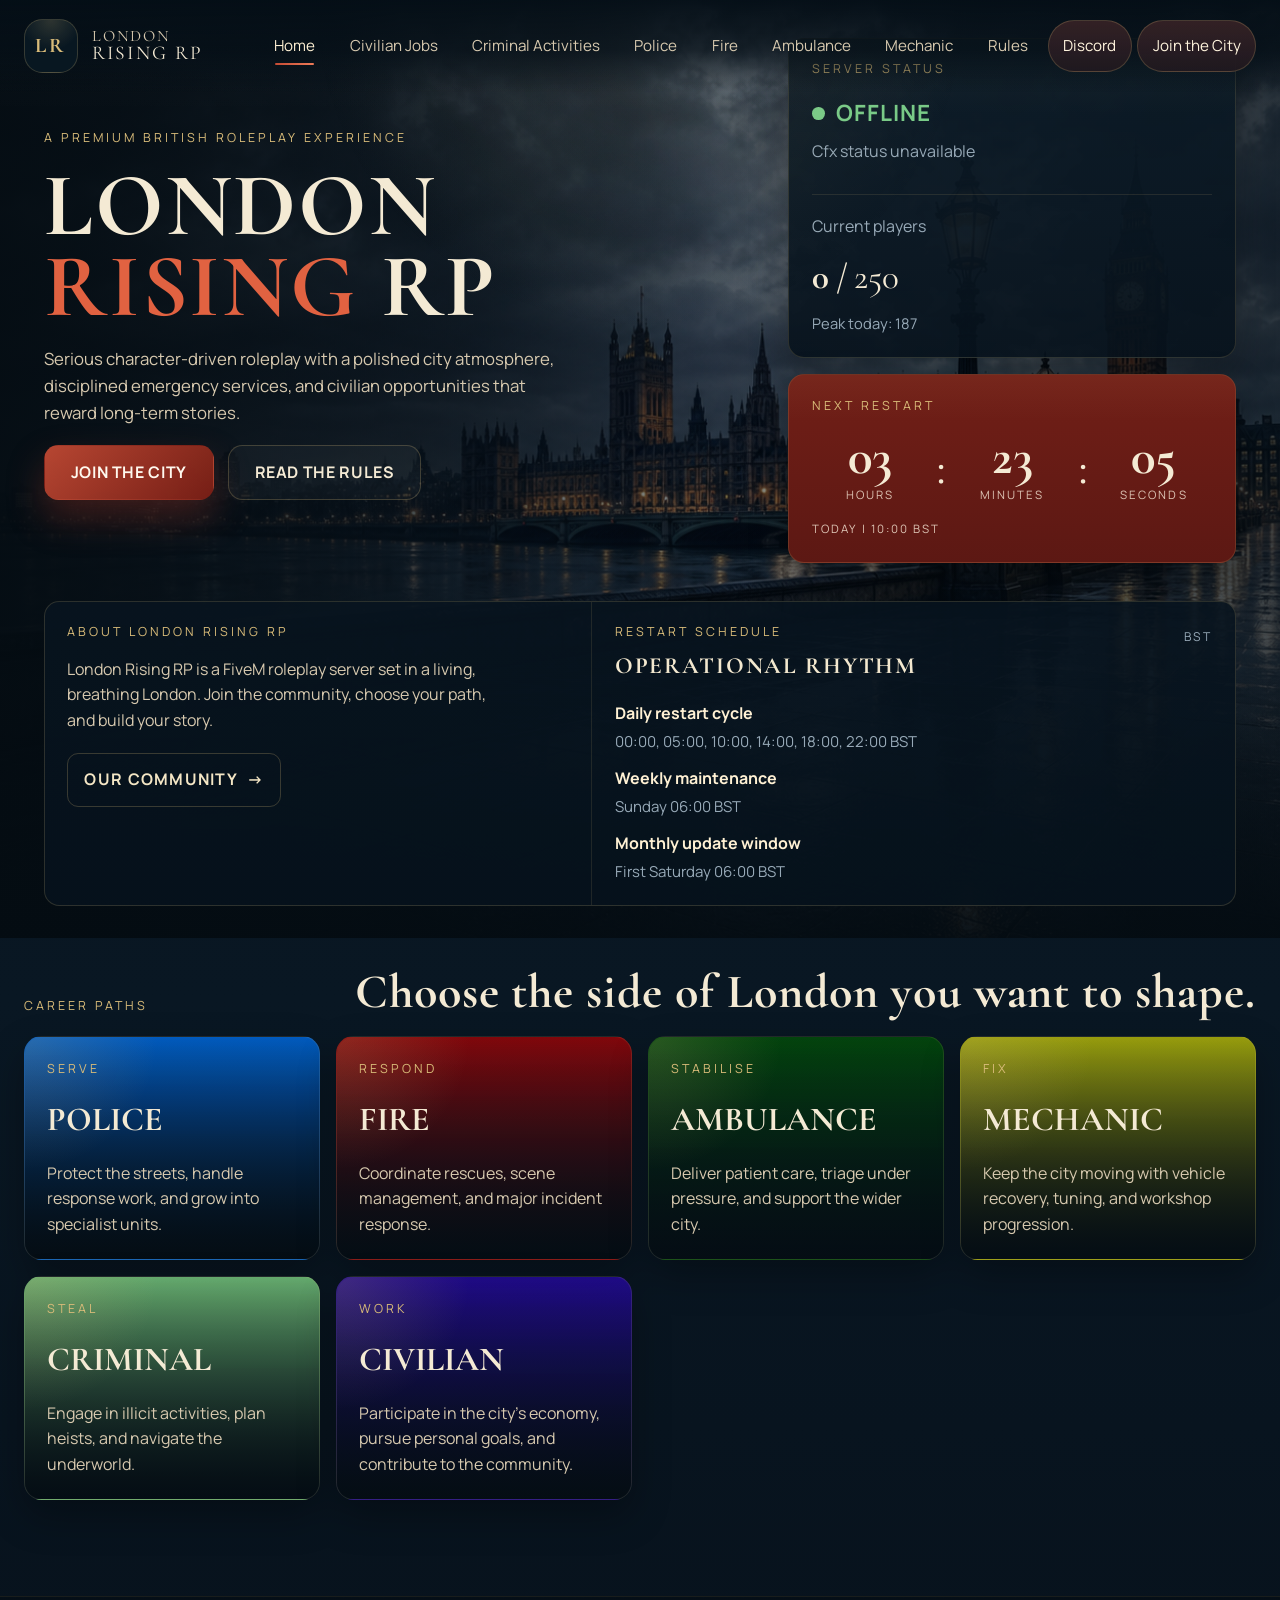
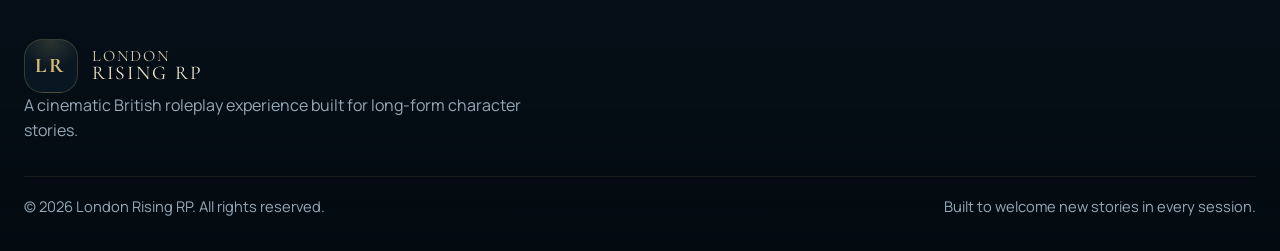
==== index.html @ 430fc2be "first commit" ====
<!DOCTYPE html>
<html lang="en-GB">
  <head>
    <meta charset="UTF-8" />
    <meta name="viewport" content="width=device-width, initial-scale=1.0" />
    <title>London Rising RP | British Roleplay Server</title>
    <meta
      name="description"
      content="London Rising RP is a premium British-themed roleplay server with immersive civilian careers, active emergency services, and serious story-driven gameplay."
    />
    <link rel="preconnect" href="https://fonts.googleapis.com" />
    <link rel="preconnect" href="https://fonts.gstatic.com" crossorigin />
    <link
      href="https://fonts.googleapis.com/css2?family=Cormorant+Garamond:wght@500;600;700&family=Manrope:wght@400;500;600;700;800&display=swap"
      rel="stylesheet"
    />
    <link rel="stylesheet" href="assets/css/tokens.css" />
    <link rel="stylesheet" href="assets/css/base.css" />
    <link rel="stylesheet" href="assets/css/layout.css" />
    <link rel="stylesheet" href="assets/css/components.css" />
    <link rel="stylesheet" href="assets/css/pages.css" />
    <link rel="icon" type="image/png" href="assets/images/branding/london-rising-logo.png" />
  </head>
  <body>

    <div class="site-shell">
      <header class="site-header">
        <div class="site-header__inner">
          <a class="brand" href="#/home" aria-label="London Rising RP home">
            <span class="brand__mark" data-brand-mark>
              <img class="brand__logo" data-brand-logo alt=""/>
              <span class="brand__fallback" data-brand-fallback>LR</span>
            </span>

            <span class="brand__text">
              <span class="brand__eyeline" data-brand-line-one>London</span>
              <span class="brand__title" data-brand-line-two>Rising RP</span>
            </span>
          </a>

          <button
            class="menu-toggle"
            type="button"
            data-menu-toggle
            aria-controls="mobile-drawer"
            aria-expanded="false"
          >
            <span class="menu-toggle__label">Menu</span>
            <span class="menu-toggle__bars" aria-hidden="true">
              <span></span>
              <span></span>
              <span></span>
            </span>
          </button>

          <nav class="site-nav" data-site-nav aria-label="Primary navigation"></nav>
        </div>
      </header>

      <div class="mobile-nav-backdrop" data-mobile-backdrop hidden></div>

      <aside
        id="mobile-drawer"
        class="mobile-drawer"
        data-mobile-drawer
        hidden
        aria-hidden="true"
      >
        <div class="mobile-drawer__header">
          <a class="brand brand--compact" href="#/home" aria-label="London Rising RP home">
            <span class="brand__mark" data-brand-mark>
              <img class="brand__logo" data-brand-logo alt="" />
              <span class="brand__fallback" data-brand-fallback>LR</span>
            </span>

            <span class="brand__text">
              <span class="brand__eyeline" data-brand-line-one>London</span>
              <span class="brand__title" data-brand-line-two>Rising RP</span>
            </span>
          </a>

          <button class="drawer-close" type="button" data-menu-close aria-label="Close menu">
            <span aria-hidden="true">&times;</span>
          </button>
        </div>

        <nav class="mobile-nav" data-mobile-nav aria-label="Mobile navigation"></nav>

        <div class="mobile-drawer__footer">
          <p class="mobile-drawer__eyebrow" data-mobile-eyebrow>British themed. Story driven. Always evolving.</p>
          <a class="button button--ghost button--full" data-mobile-drawer-action href="#/rules">Read server rules</a>
        </div>
      </aside>

      <main
        id="content"
        class="page-host"
        data-page-host
        tabindex="-1"
        aria-live="polite"
        aria-busy="false"
      ></main>

      <footer class="site-footer">
        <div class="site-footer__inner">
          <div class="site-footer__brand">
            <a class="brand brand--footer" href="#/home" aria-label="London Rising RP home">
              <span class="brand__mark" data-brand-mark>
                <img class="brand__logo" data-brand-logo alt="" />
                <span class="brand__fallback" data-brand-fallback>LR</span>
              </span>

              <span class="brand__text">
                <span class="brand__eyeline" data-brand-line-one>London</span>
                <span class="brand__title" data-brand-line-two>Rising RP</span>
              </span>
            </a>

            <p class="site-footer__tagline" data-footer-tagline>
              A cinematic British roleplay experience built for long-form character stories.
            </p>
          </div>
        </div>

        <div class="site-footer__bar">
          <p>&copy; <span data-current-year></span> <span data-brand-full-name>London Rising RP</span>. <span data-footer-copyright-suffix>All rights reserved.</span></p>
          <p data-footer-closing-line>Built to welcome new stories in every session.</p>
        </div>
      </footer>
    </div>

    <script type="module" src="assets/js/main.js"></script>
  </body>
</html>
---- assets/css/tokens.css ----
:root {
  --font-heading: "Cormorant Garamond", Georgia, serif;
  --font-body: "Manrope", "Segoe UI", sans-serif;
  --color-background: #07131d;
  --color-background-soft: #0b1d2a;
  --color-surface: rgba(9, 24, 35, 0.84);
  --color-surface-strong: rgba(7, 20, 30, 0.94);
  --color-surface-muted: rgba(14, 31, 44, 0.82);
  --color-border: rgba(200, 170, 108, 0.18);
  --color-border-strong: rgba(216, 187, 121, 0.38);
  --color-text: #f4ead4;
  --color-text-soft: #d7c9af;
  --color-text-muted: #97a9b7;
  --color-accent: #c54b34;
  --color-accent-strong: #a23625;
  --color-gold: #d8bb79;
  --color-gold-soft: #9a7f4b;
  --color-success: #78cb88;
  --color-shadow: rgba(0, 0, 0, 0.38);
  --gradient-hero: linear-gradient(135deg, rgba(3, 10, 15, 0.88), rgba(7, 19, 29, 0.42));
  --gradient-panel: linear-gradient(180deg, rgba(12, 27, 39, 0.95), rgba(7, 18, 28, 0.9));
  --gradient-accent: linear-gradient(135deg, rgba(197, 75, 52, 0.92), rgba(126, 31, 21, 0.92));
  --shadow-lg: 0 28px 70px rgba(0, 0, 0, 0.4);
  --shadow-md: 0 16px 38px rgba(0, 0, 0, 0.28);
  --radius-sm: 0.7rem;
  --radius-md: 0.95rem;
  --radius-lg: 1.1rem;
  --radius-xl: 1.3rem;
  --site-width: min(1180px, calc(100% - 2rem));
  --transition-fast: 180ms ease;
  --transition-medium: 280ms ease;
  --transition-slow: 420ms ease;
  --header-height: 5.75rem;
}

@media (min-width: 900px) {
  :root {
    --site-width: min(1240px, calc(100% - 3rem));
  }
}
---- assets/css/base.css ----
*,
*::before,
*::after {
  box-sizing: border-box;
}

html {
  scroll-behavior: smooth;
}

body {
  margin: 0;
  min-height: 100vh;
  font-family: var(--font-body);
  color: var(--color-text);
  background:
    radial-gradient(circle at top left, rgba(216, 187, 121, 0.08), transparent 24%),
    radial-gradient(circle at top right, rgba(197, 75, 52, 0.08), transparent 18%),
    linear-gradient(180deg, #07131d 0%, #091723 54%, #07111b 100%);
  line-height: 1.6;
  overflow-x: hidden;
}

body::before,
body::after {
  content: "";
  position: fixed;
  inset: 0;
  pointer-events: none;
}

body::before {
  background:
    linear-gradient(rgba(255, 255, 255, 0.018) 1px, transparent 1px),
    linear-gradient(90deg, rgba(255, 255, 255, 0.018) 1px, transparent 1px);
  background-size: 110px 110px;
  mask-image: linear-gradient(180deg, rgba(0, 0, 0, 0.55), transparent 85%);
}

body::after {
  background: radial-gradient(circle at 50% 0%, rgba(216, 187, 121, 0.09), transparent 30%);
}

body.menu-is-open {
  overflow: hidden;
}

img {
  display: block;
  max-width: 100%;
}

a {
  color: inherit;
  text-decoration: none;
}

button,
input,
textarea,
select {
  font: inherit;
}

button {
  cursor: pointer;
}

ul,
ol {
  margin: 0;
  padding: 0;
  list-style: none;
}

p,
h1,
h2,
h3,
h4 {
  margin: 0;
}

::selection {
  background: rgba(197, 75, 52, 0.42);
  color: #fff6eb;
}

.skip-link {
  position: absolute;
  left: 1rem;
  top: -3rem;
  z-index: 999;
  padding: 0.75rem 1rem;
  border-radius: 999px;
  background: var(--color-accent);
  color: #fff;
  transition: top var(--transition-fast);
}

.skip-link:focus {
  top: 1rem;
}

.sr-only {
  position: absolute;
  width: 1px;
  height: 1px;
  padding: 0;
  margin: -1px;
  overflow: hidden;
  clip: rect(0, 0, 0, 0);
  white-space: nowrap;
  border: 0;
}

.page-host:focus {
  outline: none;
}

@media (prefers-reduced-motion: reduce) {
  html {
    scroll-behavior: auto;
  }

  *,
  *::before,
  *::after {
    animation-duration: 0.01ms !important;
    animation-iteration-count: 1 !important;
    transition-duration: 0.01ms !important;
    scroll-behavior: auto !important;
  }
}
---- assets/css/layout.css ----
.site-shell {
  position: relative;
  min-height: 100vh;
}

.site-header {
  position: sticky;
  top: 0;
  z-index: 30;
  backdrop-filter: blur(0px);
  -webkit-backdrop-filter: blur(0px);
  background: linear-gradient(180deg, rgba(4, 14, 22, 0.96) 0%, rgba(4, 14, 22, 0.72) 55%, transparent 100%);
  border-bottom: none;
}

.site-header__inner,
.site-footer__inner,
.site-footer__bar,
.page-host {
  width: var(--site-width);
  margin: 0 auto;
}

.site-header__inner {
  min-height: var(--header-height);
  display: flex;
  align-items: center;
  justify-content: space-between;
  gap: 1.5rem;
}

.site-nav,
.footer-nav {
  display: flex;
  align-items: center;
}

.site-nav {
  gap: 0.35rem;
}

.page-host {
  position: relative;
  margin-top: calc(-1 * var(--header-height));
  padding: 0rem 0 4rem;
  transition:
    opacity var(--transition-medium),
    transform var(--transition-medium);
}

.page-host[data-state="loading"] {
  opacity: 0.25;
  transform: translateY(14px);
}

.page-host[data-state="ready"] {
  opacity: 1;
  transform: translateY(0);
}

.mobile-nav-backdrop {
  position: fixed;
  inset: 0;
  z-index: 35;
  background: rgba(3, 10, 15, 0.72);
  backdrop-filter: blur(10px);
}

.mobile-drawer {
  position: fixed;
  top: 0;
  right: 0;
  z-index: 40;
  width: min(24rem, 86vw);
  height: 100vh;
  padding: 1.25rem;
  border-left: 1px solid rgba(216, 187, 121, 0.16);
  background: linear-gradient(180deg, rgba(5, 15, 23, 0.98), rgba(8, 20, 30, 0.98));
  box-shadow: var(--shadow-lg);
  transform: translateX(100%);
  transition: transform var(--transition-medium);
}

.mobile-drawer.is-open {
  transform: translateX(0);
}

.mobile-drawer__header,
.mobile-drawer__footer {
  display: grid;
  gap: 1rem;
}

.mobile-drawer__header {
  grid-template-columns: 1fr auto;
  align-items: center;
  padding-bottom: 1rem;
  border-bottom: 1px solid rgba(216, 187, 121, 0.12);
}

.mobile-nav {
  display: grid;
  gap: 0.35rem;
  padding: 1.4rem 0;
}

.mobile-drawer__footer {
  margin-top: auto;
  padding-top: 1rem;
  border-top: 1px solid rgba(216, 187, 121, 0.12);
}

.site-footer {
  margin-top: 2rem;
  border-top: 1px solid rgba(216, 187, 121, 0.1);
  background: linear-gradient(180deg, rgba(3, 10, 15, 0.4), rgba(3, 10, 15, 0.8));
}

.site-footer__inner {
  display: grid;
  gap: 2rem;
  padding: 2.6rem 0 2rem;
}

.site-footer__bar {
  display: flex;
  flex-wrap: wrap;
  align-items: center;
  justify-content: space-between;
  gap: 0.75rem 2rem;
  padding: 1.15rem 0 2rem;
  color: var(--color-text-muted);
  font-size: 0.92rem;
  border-top: 1px solid rgba(216, 187, 121, 0.1);
}

@media (min-width: 960px) {
  .site-footer__inner {
    grid-template-columns: 1.2fr 0.8fr 0.8fr;
    align-items: start;
  }
}

@media (max-width: 959px) {
  .site-nav {
    display: none;
  }
}

@media (min-width: 960px) {
  .menu-toggle,
  .mobile-nav-backdrop,
  .mobile-drawer {
    display: none;
  }
}
---- assets/css/components.css ----
.brand {
  display: inline-flex;
  align-items: center;
  gap: 0.9rem;
  min-width: 0;
}

.brand--compact .brand__title,
.brand--compact .brand__eyeline {
  font-size: 0.95rem;
}

.brand__mark {
  position: relative;
  flex: 0 0 auto;
  width: 3.35rem;
  height: 3.35rem;
  display: grid;
  place-items: center;
  border-radius: 1.15rem;
  border: 1px solid rgba(216, 187, 121, 0.22);
  background:
    radial-gradient(circle at top, rgba(216, 187, 121, 0.18), transparent 52%),
    rgba(9, 24, 35, 0.96);
  overflow: hidden;
}

.brand__mark[data-logo-state="loaded"] .brand__logo {
  opacity: 1;
}

.brand__mark[data-logo-state="loaded"] .brand__fallback {
  opacity: 0;
}

.brand__logo {
  position: absolute;
  inset: 0;
  width: 100%;
  height: 100%;
  padding: 0.45rem;
  object-fit: contain;
  opacity: 0;
  transition: opacity var(--transition-fast);
}

.brand__fallback {
  font-family: var(--font-heading);
  font-size: 1.3rem;
  font-weight: 700;
  letter-spacing: 0.14em;
  color: var(--color-gold);
  transition: opacity var(--transition-fast);
}

.brand__text {
  display: grid;
  min-width: 0;
}

.brand__eyeline,
.brand__title {
  font-family: var(--font-heading);
  letter-spacing: 0.11em;
  text-transform: uppercase;
  line-height: 1;
}

.brand__eyeline {
  font-size: 1rem;
  color: var(--color-text-soft);
}

.brand__title {
  font-size: 1.22rem;
  color: var(--color-text);
}

.nav-link,
.footer-nav__link,
.mobile-nav__link {
  position: relative;
  display: inline-flex;
  align-items: center;
  border-radius: 999px;
  transition:
    color var(--transition-fast),
    background-color var(--transition-fast);
}

.nav-link {
  padding: 0.8rem 0.9rem;
  font-size: 0.95rem;
  color: var(--color-text-soft);
}

.nav-link::after {
  content: "";
  position: absolute;
  left: 0.95rem;
  right: 0.95rem;
  bottom: 0.4rem;
  height: 2px;
  border-radius: 999px;
  background: linear-gradient(90deg, var(--color-accent), #ef7b58);
  transform: scaleX(0);
  transform-origin: center;
  transition: transform var(--transition-fast);
}

.nav-link:hover,
.nav-link[aria-current="page"] {
  color: #fff1d4;
}

.nav-link[aria-current="page"]::after,
.nav-link:hover::after {
  transform: scaleX(1);
}

.nav-link--button,
.mobile-nav__link--button,
.footer-nav__link--button {
  border: 1px solid rgba(216, 187, 121, 0.22);
  color: #fff4dd;
  background:
    linear-gradient(180deg, rgba(197, 75, 52, 0.22), rgba(128, 34, 24, 0.18)),
    rgba(11, 24, 35, 0.9);
}

.nav-link--button::after {
  display: none;
}

.nav-link--button:hover,
.nav-link--button[aria-current="page"],
.mobile-nav__link--button:hover,
.mobile-nav__link--button[aria-current="page"],
.footer-nav__link--button:hover,
.footer-nav__link--button[aria-current="page"] {
  color: #fff9ef;
  border-color: rgba(216, 187, 121, 0.34);
  background:
    linear-gradient(180deg, rgba(213, 90, 65, 0.28), rgba(144, 40, 28, 0.2)),
    rgba(11, 24, 35, 0.94);
}

.menu-toggle,
.drawer-close {
  border: 1px solid rgba(216, 187, 121, 0.16);
  color: var(--color-text);
  background: rgba(10, 24, 35, 0.8);
}

.menu-toggle {
  display: inline-flex;
  align-items: center;
  gap: 0.75rem;
  padding: 0.75rem 0.95rem;
  border-radius: 999px;
}

.menu-toggle__label {
  font-size: 0.92rem;
  letter-spacing: 0.06em;
  text-transform: uppercase;
}

.menu-toggle__bars {
  display: grid;
  gap: 0.2rem;
}

.menu-toggle__bars span {
  width: 1rem;
  height: 2px;
  border-radius: 999px;
  background: var(--color-text);
}

.drawer-close {
  width: 2.75rem;
  height: 2.75rem;
  display: inline-grid;
  place-items: center;
  border-radius: 50%;
  font-size: 1.35rem;
}

.mobile-nav__link {
  padding: 0.9rem 1rem;
  color: var(--color-text-soft);
  background: rgba(255, 255, 255, 0.02);
  border: 1px solid transparent;
}

.mobile-nav__link[aria-current="page"] {
  color: #fff4dd;
  border-color: rgba(216, 187, 121, 0.2);
  background: rgba(216, 187, 121, 0.06);
}

.mobile-nav__link--button {
  justify-content: center;
}

.site-footer__heading {
  margin-bottom: 1rem;
  font-family: var(--font-heading);
  font-size: 1.15rem;
  letter-spacing: 0.08em;
  text-transform: uppercase;
  color: var(--color-gold);
}

.site-footer__tagline,
.footer-meta-list,
.mobile-drawer__eyebrow {
  color: var(--color-text-muted);
}

.footer-nav {
  flex-direction: column;
  align-items: flex-start;
  gap: 0.55rem;
}

.footer-nav__link {
  padding: 0;
  color: var(--color-text-soft);
}

.footer-nav__link:hover {
  color: #fff4dd;
}

.footer-nav__link--button {
  padding: 0.65rem 0.9rem;
}

.button {
  display: inline-flex;
  align-items: center;
  justify-content: center;
  min-height: 3.2rem;
  padding: 0 1.35rem;
  border-radius: 0.9rem;
  border: 1px solid transparent;
  font-weight: 700;
  letter-spacing: 0.04em;
  text-transform: uppercase;
  transition:
    transform var(--transition-fast),
    border-color var(--transition-fast),
    background-color var(--transition-fast);
}

.button:hover {
  transform: translateY(-1px);
}

.button--primary {
  color: #fff9ef;
  background: var(--gradient-accent);
  box-shadow: 0 18px 36px rgba(162, 54, 37, 0.35);
}

.button--ghost {
  color: var(--color-text);
  border-color: rgba(216, 187, 121, 0.24);
  background: rgba(255, 255, 255, 0.03);
}

.button--full {
  width: 100%;
}

.panel {
  position: relative;
  overflow: hidden;
  border: 1px solid var(--color-border);
  border-radius: var(--radius-lg);
  background: var(--gradient-panel);
  box-shadow: var(--shadow-md);
}

.panel::before {
  content: "";
  position: absolute;
  inset: 0;
  background: linear-gradient(180deg, rgba(216, 187, 121, 0.05), transparent 24%);
  pointer-events: none;
}

.panel--loading {
  padding: 2rem;
}

.section-label,
.hero__kicker,
.section-hero__eyebrow,
.department-card__eyebrow {
  font-size: 0.78rem;
  letter-spacing: 0.24em;
  text-transform: uppercase;
  color: var(--color-gold);
}

.section-title {
  font-family: var(--font-heading);
  font-size: clamp(2rem, 4vw, 3rem);
  line-height: 0.95;
  letter-spacing: 0.02em;
}

.section-copy {
  margin-top: 1rem;
  color: var(--color-text-muted);
}

.text-link {
  display: inline-flex;
  margin-top: 1.4rem;
  color: #f3dcc2;
  font-weight: 700;
}

.text-link::after {
  content: "\2192";
  margin-left: 0.55rem;
}

.pill {
  display: inline-flex;
  align-items: center;
  justify-content: center;
  min-height: 2rem;
  padding: 0 0.8rem;
  border-radius: 999px;
  font-size: 0.78rem;
  letter-spacing: 0.08em;
  text-transform: uppercase;
}

.pill--outlined {
  border: 1px solid rgba(216, 187, 121, 0.2);
  color: var(--color-text-soft);
  background: rgba(216, 187, 121, 0.05);
}

.status-row {
  display: flex;
  align-items: center;
  gap: 0.7rem;
  margin-top: 1rem;
}

.status-dot {
  width: 0.8rem;
  height: 0.8rem;
  border-radius: 50%;
  background: var(--color-success);
  box-shadow: 0 0 0 0 rgba(120, 203, 136, 0.5);
  animation: status-pulse 2.2s infinite;
}

.status-text {
  font-size: 1.4rem;
  color: var(--color-success);
  letter-spacing: 0.04em;
}

.status-summary {
  margin-top: 0.5rem;
  color: var(--color-text-muted);
}

.metric-card {
  margin-top: 1.8rem;
  padding-top: 1.2rem;
  border-top: 1px solid rgba(216, 187, 121, 0.12);
}

.metric-card__label,
.metric-card__meta {
  display: block;
  color: var(--color-text-muted);
}

.metric-card__value {
  display: flex;
  align-items: baseline;
  gap: 0.4rem;
  margin-top: 0.6rem;
  font-family: var(--font-heading);
  font-size: 2.2rem;
}

.metric-card__meta {
  margin-top: 0.45rem;
  font-size: 0.92rem;
}

.countdown {
  display: grid;
  grid-template-columns: 1fr auto 1fr auto 1fr;
  align-items: center;
  gap: 0.5rem;
  margin-top: 1rem;
}

.countdown__unit {
  display: grid;
  justify-items: center;
  gap: 0.2rem;
}

.countdown__unit strong,
.countdown__separator {
  font-family: var(--font-heading);
  font-size: clamp(2.3rem, 4vw, 3.2rem);
  line-height: 1;
}

.countdown__unit span,
.countdown__meta {
  color: rgba(255, 244, 226, 0.78);
  text-transform: uppercase;
  letter-spacing: 0.18em;
  font-size: 0.72rem;
}

.countdown__meta {
  display: inline-flex;
  margin-top: 1rem;
}

.section-heading,
.panel__heading-row {
  display: flex;
  align-items: end;
  justify-content: space-between;
  gap: 1rem;
}

.reveal {
  opacity: 0;
  transform: translateY(20px);
  transition:
    opacity var(--transition-slow),
    transform var(--transition-slow);
}

.reveal.is-visible {
  opacity: 1;
  transform: translateY(0);
}

@media (min-width: 960px) {
  .menu-toggle {
    display: none !important;
  }
}

@keyframes status-pulse {
  0% {
    box-shadow: 0 0 0 0 rgba(120, 203, 136, 0.55);
  }

  70% {
    box-shadow: 0 0 0 14px rgba(120, 203, 136, 0);
  }

  100% {
    box-shadow: 0 0 0 0 rgba(120, 203, 136, 0);
  }
}
---- assets/css/pages.css ----
.page {
  display: grid;
  gap: 2rem;
}

.hero,
.section-hero,
.rules-shell,
.home-grid,
.jobs-pillars {
  position: relative;
}

.hero {
  overflow: hidden;
  min-height: min(40.5rem, calc(100vh - 8.5rem));
  padding: clamp(1.5rem, 3vw, 2rem);
  border: 1px solid rgba(216, 187, 121, 0.18);
  border-radius: 1.2rem;
  background: rgba(8, 20, 31, 0.6);
  box-shadow: var(--shadow-lg);
}

.hero__backdrop,
.section-hero::before,
.department-page__hero::before,
.job-card__media::before,
.department-card::before {
  content: "";
  position: absolute;
  inset: 0;
}

.hero__backdrop {
  background:
    linear-gradient(90deg, rgba(4, 12, 18, 0.94) 0%, rgba(4, 12, 18, 0.55) 50%, rgba(4, 12, 18, 0.85) 100%),
    radial-gradient(circle at 20% 30%, rgba(216, 187, 121, 0.16), transparent 22%),
    radial-gradient(circle at 75% 68%, rgba(197, 75, 52, 0.18), transparent 18%),
    linear-gradient(180deg, rgba(61, 78, 90, 0.35), rgba(3, 8, 13, 0.35));
  border-radius: inherit;
}

.hero__backdrop--home {
  background:
    linear-gradient(90deg, rgba(4, 12, 18, 0.92) 0%, rgba(4, 12, 18, 0.58) 34%, rgba(4, 12, 18, 0.22) 56%, rgba(4, 12, 18, 0.62) 100%),
    linear-gradient(180deg, rgba(6, 18, 29, 0.12), rgba(6, 18, 29, 0.46)),
    var(--home-hero-image, url("../images/heroes/home-hero-v1.png"));
  background-position: 74% center;
  background-repeat: no-repeat;
  background-size: cover;
}

.hero__backdrop--home::after {
  display: none;
}

.hero__backdrop--home::before {
  content: "";
  position: absolute;
  inset: 0;
  background:
    linear-gradient(180deg, rgba(255, 255, 255, 0.035), transparent 12%),
    linear-gradient(180deg, transparent 72%, rgba(4, 12, 18, 0.9) 100%);
}

.hero__layout {
  position: relative;
  z-index: 1;
  display: grid;
  gap: 1.4rem;
  align-items: stretch;
  min-height: 100%;
}

.hero__layout--home {
  gap: 1.25rem;
}

.hero--home {
  width: 100vw;
  margin-left: calc(50% - 50vw);
  padding-inline: max(2rem, calc((100vw - 1240px) / 2 + 1.5rem));
  border: 0;
  border-radius: 0;
  box-shadow: none;
  background: transparent;
}

.hero__copy {
  display: grid;
  align-content: center;
  gap: 1.15rem;
  max-width: 34rem;
}

.hero__copy--home {
  align-content: start;
  padding-top: clamp(3.75rem, 8vw, 6rem);
  max-width: 33rem;
}

.hero__title,
.section-hero__title,
.department-page__title {
  font-family: var(--font-heading);
  font-size: clamp(3.5rem, 7vw, 5.9rem);
  line-height: 0.9;
  letter-spacing: 0.02em;
  text-transform: uppercase;
}

.department-page__title {
  font-size: clamp(3.2rem, 5.8vw, 5.15rem);
}

.hero__title span {
  color: #e16241;
}

.hero__text,
.section-hero__copy,
.department-page__description {
  max-width: 38rem;
  color: var(--color-text-soft);
  font-size: 1.05rem;
}

.hero__actions {
  display: flex;
  flex-wrap: wrap;
  gap: 0.9rem;
}

.hero__actions--home .button {
  min-height: 3.45rem;
  padding-inline: 1.6rem;
}

.hero__panels {
  display: grid;
  gap: 1rem;
}

.hero__panels--home {
  align-content: start;
  justify-self: end;
  width: min(100%, 28rem);
  padding-top: 0.35rem;
}

.panel--status,
.panel--countdown,
.panel--story,
.panel--schedule {
  padding: 1.5rem;
}

.panel--status,
.panel--countdown {
  border-radius: 1rem;
  padding: 1.3rem 1.45rem;
}

.panel--countdown {
  background:
    linear-gradient(180deg, rgba(118, 31, 23, 0.96), rgba(96, 24, 19, 0.96)),
    linear-gradient(180deg, rgba(12, 27, 39, 0.95), rgba(7, 18, 28, 0.9));
}

.home-hero__footer {
  display: grid;
  grid-column: 1 / -1;
  gap: 0;
  margin-top: clamp(0.5rem, 1.8vw, 1.05rem);
  border: 1px solid rgba(216, 187, 121, 0.18);
  border-radius: 0.95rem;
  background: linear-gradient(180deg, rgba(8, 20, 31, 0.9), rgba(6, 18, 28, 0.94));
  overflow: hidden;
}

.home-footer-panel {
  padding: 1.25rem 1.4rem 1.3rem;
}

.home-footer-panel--about {
  border-bottom: 1px solid rgba(216, 187, 121, 0.12);
}

.home-footer-panel__heading {
  display: flex;
  align-items: start;
  justify-content: space-between;
  gap: 1rem;
}

.home-footer-panel__title {
  margin-top: 0.35rem;
  font-family: var(--font-heading);
  font-size: 1.45rem;
  letter-spacing: 0.08em;
  text-transform: uppercase;
  color: #f3e8cf;
}

.home-footer-panel__copy {
  max-width: 27rem;
  margin-top: 0.9rem;
  color: var(--color-text-soft);
}

.home-footer-panel__link {
  display: inline-flex;
  align-items: center;
  gap: 0.55rem;
  margin-top: 1.25rem;
  padding: 0.8rem 1rem;
  border: 1px solid rgba(216, 187, 121, 0.24);
  border-radius: 0.7rem;
  color: #f4e6c5;
  font-weight: 700;
  letter-spacing: 0.08em;
  text-transform: uppercase;
}

.home-footer-panel__link::after {
  content: "\2192";
}

.home-footer-panel__meta {
  display: inline-flex;
  padding: 0.3rem 0;
  color: var(--color-text-muted);
  font-size: 0.76rem;
  letter-spacing: 0.18em;
  text-transform: uppercase;
}

.schedule-list {
  display: grid;
  gap: 1rem;
  margin-top: 1rem;
}

.schedule-list__item {
  display: grid;
  gap: 0.25rem;
  padding: 0.9rem 1rem;
  border: 1px solid rgba(216, 187, 121, 0.12);
  border-radius: var(--radius-md);
  background: rgba(255, 255, 255, 0.02);
}

.schedule-list__title {
  color: #fff1d4;
  font-weight: 700;
}

.schedule-list__detail {
  color: var(--color-text-muted);
  font-size: 0.94rem;
}

.home-footer-panel--schedule .schedule-list {
  gap: 0.7rem;
}

.home-footer-panel--schedule .schedule-list__item {
  padding: 0;
  border: 0;
  border-radius: 0;
  background: transparent;
}

.department-strip {
  display: grid;
  gap: 1.3rem;
}

.department-strip__grid {
  display: grid;
  gap: 1rem;
}

.department-card {
  position: relative;
  overflow: hidden;
  display: grid;
  gap: 0.85rem;
  min-height: 14rem;
  padding: 1.35rem;
  border: 1px solid rgba(216, 187, 121, 0.12);
  border-radius: var(--radius-lg);
  background:
    linear-gradient(180deg, var(--department-card-accent, rgba(15, 23, 35, 0.78)), rgba(8, 20, 31, 0.92)),
    rgba(8, 20, 31, 0.72);
  box-shadow: var(--shadow-md);
}

.department-card::before {
  background:
    radial-gradient(circle at 0% 0%, rgba(216, 187, 121, 0.18), transparent 36%),
    linear-gradient(180deg, transparent, rgba(4, 12, 18, 0.84));
  pointer-events: none;
}

.department-card strong {
  position: relative;
  z-index: 1;
  font-family: var(--font-heading);
  font-size: 2.1rem;
  text-transform: uppercase;
}

.department-card p,
.department-card__eyebrow {
  position: relative;
  z-index: 1;
}

.department-card p {
  color: var(--color-text-soft);
  max-width: 20rem;
}

.section-hero {
  overflow: hidden;
  width: 100vw;
  min-height: min(34rem, calc(100vh - 9rem));
  margin-left: calc(50% - 50vw);
  padding-block: clamp(2.6rem, 6vw, 4rem);
  padding-inline: max(2rem, calc((100vw - 1240px) / 2 + 1.5rem));
  border: 0;
  border-radius: 0;
  background: transparent;
  box-shadow: none;
  display: grid;
  align-content: end;
}

.section-hero::before {
  background:
    linear-gradient(90deg, rgba(3, 9, 14, 0.92), rgba(3, 9, 14, 0.55) 58%, rgba(3, 9, 14, 0.9)),
    radial-gradient(circle at 78% 35%, rgba(216, 187, 121, 0.14), transparent 18%);
}

.section-hero--jobs::before {
  background:
    linear-gradient(90deg, rgba(3, 9, 14, 0.95) 0%, rgba(3, 9, 14, 0.56) 44%, rgba(3, 9, 14, 0.78) 100%),
    linear-gradient(180deg, rgba(6, 18, 29, 0.08), rgba(6, 18, 29, 0.5)),
    var(--jobs-hero-image, url("../images/heroes/civ-jobs-hero-v1.png"));
  background-position: var(--jobs-hero-position, 68% center);
  background-repeat: no-repeat;
  background-size: cover;
}

.section-hero--crime::before {
  background:
    linear-gradient(90deg, rgba(3, 9, 14, 0.92) 0%, rgba(3, 9, 14, 0.5) 34%, rgba(3, 9, 14, 0.24) 58%, rgba(3, 9, 14, 0.56) 100%),
    radial-gradient(circle at 68% 58%, rgba(231, 196, 140, 0.14), transparent 18%),
    radial-gradient(circle at 74% 32%, rgba(197, 75, 52, 0.18), transparent 17%),
    linear-gradient(180deg, rgba(24, 7, 10, 0.18), rgba(6, 18, 29, 0.4)),
    var(--crime-hero-image, none);
  background-position: var(--crime-hero-position, center 58%);
  background-repeat: no-repeat;
  background-size: cover;
}

.section-hero--rules::before {
  background:
    linear-gradient(90deg, rgba(3, 9, 14, 0.95) 0%, rgba(3, 9, 14, 0.62) 48%, rgba(3, 9, 14, 0.86) 100%),
    linear-gradient(180deg, rgba(6, 18, 29, 0.08), rgba(6, 18, 29, 0.52)),
    var(--rules-hero-image, none);
  background-position: 70% center;
  background-repeat: no-repeat;
  background-size: cover;
}

.section-hero > * {
  position: relative;
  z-index: 1;
}

.section-hero__title {
  font-size: clamp(3.1rem, 6vw, 5rem);
}

.section-hero__copy {
  margin-top: 1rem;
  max-width: 36rem;
}

.job-rail {
  display: grid;
  gap: 0.9rem;
}

.job-card {
  display: grid;
  grid-template-columns: minmax(16rem, 20rem) minmax(0, 1fr);
  gap: 0;
  overflow: hidden;
  border: 1px solid rgba(216, 187, 121, 0.14);
  border-radius: var(--radius-lg);
  background: rgba(8, 20, 31, 0.74);
}

.job-card--clickable {
  cursor: pointer;
  transition:
    border-color var(--transition-fast),
    transform var(--transition-fast),
    box-shadow var(--transition-fast);
}

.job-card--clickable:hover,
.job-card--clickable:focus-visible {
  border-color: rgba(216, 187, 121, 0.35);
  transform: translateY(-2px);
  box-shadow: 0 18px 36px rgba(0, 0, 0, 0.24);
  outline: none;
}

.job-card__media {
  position: relative;
  min-height: 11.25rem;
  display: grid;
  place-items: center;
  background:
    var(--job-card-media-image, linear-gradient(135deg, var(--job-card-accent, rgba(22, 29, 38, 0.82)), rgba(8, 20, 31, 0.92)));
  background-position: center;
  background-repeat: no-repeat;
  background-size: cover;
}

.job-card__media::before {
  content: '';
  position: absolute;
  inset: 0;
  background:
    linear-gradient(180deg, rgba(6, 13, 20, 0.16), rgba(6, 13, 20, 0.58)),
    linear-gradient(90deg, rgba(6, 13, 20, 0.1), rgba(6, 13, 20, 0.54) 58%, rgba(8, 20, 31, 0.86) 100%),
    radial-gradient(circle at top right, rgba(216, 187, 121, 0.14), transparent 50%);
}

.job-card__number {
  position: relative;
  z-index: 1;
  font-family: var(--font-heading);
  font-size: clamp(2.8rem, 6vw, 4.2rem);
  line-height: 1;
  letter-spacing: 0.08em;
  color: rgba(255, 241, 212, 0.94);
  text-shadow: 0 10px 28px rgba(0, 0, 0, 0.5);
}

.job-card__body {
  display: grid;
  gap: 1rem;
  padding: 1.25rem 1.35rem;
}

.job-card__body h2,
.department-page__stat strong,
.rule-section__title,
.rule-item__title {
  font-family: var(--font-heading);
}

.job-card__body h2 {
  font-size: 2rem;
  line-height: 0.95;
  text-transform: uppercase;
}

.job-card__copy {
  display: grid;
  gap: 0.5rem;
}

.job-card__body p {
  color: var(--color-text-soft);
}

.job-card__aside {
  display: grid;
  gap: 0.85rem;
  align-content: center;
  justify-items: end;
}

.job-card__tags {
  display: flex;
  flex-wrap: wrap;
  justify-content: flex-end;
  gap: 0.55rem;
  color: var(--color-text-muted);
  font-size: 0.88rem;
}

.job-card__tags li {
  padding: 0.42rem 0.65rem;
  border: 1px solid rgba(216, 187, 121, 0.14);
  border-radius: 999px;
  background: rgba(255, 255, 255, 0.03);
}

.job-card__arrow {
  display: inline-grid;
  place-items: center;
  width: 2.5rem;
  height: 2.5rem;
  border: 1px solid rgba(216, 187, 121, 0.16);
  border-radius: 999px;
  color: #fff1d4;
  background: rgba(255, 255, 255, 0.035);
  font-size: 1.05rem;
  transition:
    transform var(--transition-fast),
    border-color var(--transition-fast),
    background var(--transition-fast);
}

.job-card--clickable:hover .job-card__arrow,
.job-card--clickable:focus-visible .job-card__arrow {
  transform: translateX(3px);
  border-color: rgba(216, 187, 121, 0.32);
  background: rgba(216, 187, 121, 0.08);
}

@media (max-width: 640px) {
  .job-card {
    grid-template-columns: 1fr;
  }

  .job-card__media {
    min-height: 12rem;
  }

  .job-card__aside,
  .job-card__tags {
    justify-items: start;
    justify-content: flex-start;
  }
}

.jobs-pillars {
  display: grid;
  gap: 1rem;
}

.jobs-pillars .panel {
  padding: 1.45rem;
}

.job-modal {
  position: fixed;
  inset: 0;
  z-index: 9999;
  display: flex;
  align-items: center;
  justify-content: center;
  padding: 1rem;
  opacity: 0;
  pointer-events: none;
  transition: opacity var(--transition-medium);
}

.job-modal.is-open {
  opacity: 1;
  pointer-events: all;
}

.job-modal__backdrop {
  position: absolute;
  inset: 0;
  background: rgba(2, 8, 14, 0.82);
  backdrop-filter: blur(4px);
  -webkit-backdrop-filter: blur(4px);
  cursor: pointer;
}

.job-modal__panel {
  position: relative;
  z-index: 1;
  width: min(100%, 52rem);
  max-height: min(92vh, 52rem);
  display: flex;
  flex-direction: column;
  border: 1px solid rgba(216, 187, 121, 0.2);
  border-radius: var(--radius-xl);
  background: linear-gradient(180deg, rgba(10, 24, 36, 0.98), rgba(6, 17, 27, 0.98));
  box-shadow: 0 32px 80px rgba(0, 0, 0, 0.55);
  transform: translateY(14px);
  transition: transform var(--transition-medium);
  overflow: hidden;
}

.job-modal.is-open .job-modal__panel {
  transform: translateY(0);
}

.job-modal__close {
  position: absolute;
  top: 1rem;
  right: 1rem;
  z-index: 2;
  width: 2.4rem;
  height: 2.4rem;
  display: inline-grid;
  place-items: center;
  border: 1px solid rgba(216, 187, 121, 0.18);
  border-radius: 50%;
  background: rgba(255, 255, 255, 0.04);
  color: var(--color-text-soft);
  font-size: 1rem;
  cursor: pointer;
  transition:
    background var(--transition-fast),
    color var(--transition-fast);
}

.job-modal__close:hover {
  background: rgba(255, 255, 255, 0.1);
  color: var(--color-text);
}

.job-modal__hero {
  position: relative;
  min-height: 15rem;
  padding: 4rem 1.75rem 1.75rem;
  display: grid;
  align-content: end;
  background:
    linear-gradient(180deg, rgba(3, 11, 16, 0.25), rgba(3, 11, 16, 0.62)),
    linear-gradient(90deg, rgba(3, 11, 16, 0.92) 0%, rgba(3, 11, 16, 0.52) 48%, rgba(3, 11, 16, 0.78) 100%),
    var(--job-modal-image, linear-gradient(135deg, var(--job-modal-accent, rgba(34, 50, 70, 0.9)), rgba(7, 18, 28, 0.98)));
  background-position: center;
  background-repeat: no-repeat;
  background-size: cover;
}

.job-modal__hero::after {
  content: "";
  position: absolute;
  inset: auto 0 0;
  height: 5rem;
  background: linear-gradient(180deg, transparent, rgba(6, 17, 27, 0.82));
}

.job-modal__hero-content,
.job-modal__body {
  position: relative;
  z-index: 1;
}

.job-modal__hero-row {
  display: flex;
  flex-wrap: wrap;
  align-items: baseline;
  gap: 1rem;
}

.job-modal__number {
  font-family: var(--font-heading);
  font-size: clamp(2.2rem, 6vw, 3.6rem);
  line-height: 1;
  color: rgba(255, 241, 212, 0.94);
}

.job-modal__title {
  font-family: var(--font-heading);
  font-size: clamp(2rem, 5vw, 3rem);
  line-height: 0.94;
  text-transform: uppercase;
  color: #f4ead4;
}

.job-modal__summary {
  margin-top: 0.9rem;
  max-width: 36rem;
  color: rgba(249, 238, 214, 0.84);
}

.job-modal__body {
  display: grid;
  gap: 1.25rem;
  overflow-y: auto;
  padding: 1.75rem;
  overscroll-behavior: contain;
}

.job-modal__copy {
  display: grid;
  gap: 1rem;
  color: var(--color-text-soft);
}

.job-modal__tags {
  display: flex;
  flex-wrap: wrap;
  gap: 0.6rem;
}

.job-modal__tags li {
  padding: 0.45rem 0.75rem;
  border: 1px solid rgba(216, 187, 121, 0.14);
  border-radius: 999px;
  background: rgba(255, 255, 255, 0.03);
  color: var(--color-text-soft);
}

.department-page {
  display: grid;
  gap: 1.4rem;
}

.department-page__hero {
  position: relative;
  overflow: hidden;
  width: 100vw;
  min-height: min(35rem, calc(100vh - 9rem));
  margin-left: calc(50% - 50vw);
  padding-block: clamp(2.4rem, 6vw, 3.7rem);
  padding-inline: max(2rem, calc((100vw - 1240px) / 2 + 1.5rem));
  border: 0;
  border-radius: 0;
  background: transparent;
  box-shadow: none;
  display: grid;
  align-content: end;
}

.department-page__hero::before {
  background:
    linear-gradient(90deg, rgba(4, 11, 17, 0.95), rgba(4, 11, 17, 0.55) 55%, rgba(4, 11, 17, 0.84)),
    radial-gradient(circle at 70% 30%, rgba(216, 187, 121, 0.14), transparent 18%);
}

.department-page--police .department-page__hero::before {
  background:
    linear-gradient(90deg, rgba(4, 11, 17, 0.95) 0%, rgba(4, 11, 17, 0.58) 44%, rgba(4, 11, 17, 0.84) 100%),
    linear-gradient(180deg, rgba(6, 18, 29, 0.12), rgba(6, 18, 29, 0.54)),
    var(--department-hero-image, none);
  background-position: 68% center;
  background-repeat: no-repeat;
  background-size: cover;
}

.department-page--fire .department-page__hero::before {
  background:
    linear-gradient(90deg, rgba(4, 11, 17, 0.95) 0%, rgba(4, 11, 17, 0.5) 44%, rgba(4, 11, 17, 0.84) 100%),
    linear-gradient(180deg, rgba(6, 18, 29, 0.08), rgba(6, 18, 29, 0.5)),
    var(--department-hero-image, none);
  background-position: 70% center;
  background-repeat: no-repeat;
  background-size: cover;
}

.department-page--ambulance .department-page__hero::before {
  background:
    linear-gradient(90deg, rgba(4, 11, 17, 0.95) 0%, rgba(4, 11, 17, 0.48) 44%, rgba(4, 11, 17, 0.84) 100%),
    linear-gradient(180deg, rgba(6, 18, 29, 0.08), rgba(6, 18, 29, 0.48)),
    var(--department-hero-image, none);
  background-position: 72% center;
  background-repeat: no-repeat;
  background-size: cover;
}

.department-page--mechanic .department-page__hero::before {
  background:
    linear-gradient(90deg, rgba(4, 11, 17, 0.95) 0%, rgba(4, 11, 17, 0.48) 44%, rgba(4, 11, 17, 0.84) 100%),
    linear-gradient(180deg, rgba(6, 18, 29, 0.08), rgba(6, 18, 29, 0.5)),
    var(--department-hero-image, none);
  background-position: 72% center;
  background-repeat: no-repeat;
  background-size: cover;
}

.department-page__hero-inner,
.department-page__details,
.department-page__values {
  position: relative;
  z-index: 1;
}

.department-page__hero-inner {
  display: grid;
  gap: 1.2rem;
}

.department-page__copy {
  display: grid;
  gap: 1rem;
  max-width: 36rem;
}

.department-page__title {
  max-width: 40rem;
}

.department-page__actions {
  display: flex;
  flex-wrap: wrap;
  gap: 0.85rem;
}

.department-page__stats {
  display: grid;
  gap: 0.8rem;
}

.department-page__stat {
  display: grid;
  gap: 0.12rem;
  padding: 1rem 1.1rem;
  border: 1px solid rgba(216, 187, 121, 0.14);
  border-radius: var(--radius-md);
  background: rgba(6, 17, 26, 0.62);
}

.department-page__stat strong {
  font-size: 2rem;
  line-height: 1;
}

.department-page__stat span:last-child {
  color: var(--color-text-muted);
}

.department-page__details {
  display: grid;
  gap: 1rem;
}

.detail-panel {
  padding: 1.4rem;
}

.detail-panel__title {
  margin-bottom: 1rem;
  font-family: var(--font-heading);
  font-size: 1.2rem;
  letter-spacing: 0.08em;
  text-transform: uppercase;
  color: var(--color-gold);
}

.detail-list {
  display: grid;
  gap: 0.8rem;
}

.detail-list li {
  display: grid;
  gap: 0.15rem;
  color: var(--color-text-soft);
}

.detail-list li strong {
  color: #fff1d4;
}

.department-page__values {
  display: grid;
  gap: 0.85rem;
}

.value-card {
  display: flex;
  align-items: center;
  gap: 0.9rem;
  padding: 1rem 1.1rem;
  border: 1px solid rgba(216, 187, 121, 0.12);
  border-radius: var(--radius-md);
  background: rgba(255, 255, 255, 0.03);
}

.value-card__icon {
  width: 2.65rem;
  height: 2.65rem;
  display: inline-grid;
  place-items: center;
  border-radius: 999px;
  background: rgba(216, 187, 121, 0.08);
  color: var(--color-gold);
  font-weight: 800;
}

.value-card__text strong {
  display: block;
  margin-bottom: 0.15rem;
  color: #fff1d4;
}

.value-card__text span {
  color: var(--color-text-muted);
}

.rules-shell {
  display: grid;
  gap: 1.2rem;
}

.rules-shell__sidebar,
.rules-shell__content {
  min-width: 0;
}

.rules-nav {
  display: grid;
  gap: 0.5rem;
}

.rules-nav__button {
  width: 100%;
  padding: 0.9rem 1rem;
  text-align: left;
  color: var(--color-text-soft);
  border: 1px solid rgba(216, 187, 121, 0.12);
  border-radius: var(--radius-md);
  background: rgba(255, 255, 255, 0.03);
  transition:
    border-color var(--transition-fast),
    background-color var(--transition-fast),
    color var(--transition-fast);
}

.rules-nav__button.is-active {
  color: #fff6e7;
  border-color: rgba(216, 187, 121, 0.22);
  background:
    linear-gradient(90deg, rgba(197, 75, 52, 0.92), rgba(197, 75, 52, 0.45)),
    rgba(255, 255, 255, 0.04);
}

.rules-shell__content {
  display: grid;
  gap: 1.2rem;
}

.rule-section {
  padding: 1.4rem;
}

.rule-section__heading {
  margin-bottom: 1rem;
}

.rule-section__title {
  font-size: clamp(2rem, 4vw, 2.7rem);
  text-transform: uppercase;
}

.rule-section__intro {
  color: var(--color-text-muted);
  margin-top: 0.5rem;
}

.rule-items {
  display: grid;
  gap: 0.8rem;
}

.rule-item {
  display: grid;
  gap: 0.65rem;
  padding: 1.05rem 1.15rem;
  border: 1px solid rgba(216, 187, 121, 0.12);
  border-radius: var(--radius-md);
  background: rgba(255, 255, 255, 0.03);
}

.rule-item__title {
  font-size: 1.45rem;
  line-height: 1;
  color: var(--color-text);
}

.rule-item__copy {
  color: var(--color-text-soft);
}

.error-state {
  padding: 2rem;
  text-align: center;
}

/* ── Solo hero (no stats column) ─────────────────────────────── */

.department-page__hero-inner--solo {
  grid-template-columns: 1fr !important;
}

/* ── "View all" text link inside panels ──────────────────────── */

.dept-text-link {
  display: inline-flex;
  align-items: center;
  gap: 0.5rem;
  margin-top: 0.75rem;
  padding: 0;
  border: 0;
  background: transparent;
  color: #f3dcc2;
  font-weight: 700;
  font-size: 0.88rem;
  letter-spacing: 0.06em;
  text-transform: uppercase;
  cursor: pointer;
  transition: color var(--transition-fast);
}

.dept-text-link::after {
  content: "\2192";
}

.dept-text-link:hover {
  color: #fff9ef;
}

.detail-panel__rule {
  border: 0;
  border-top: 1px solid rgba(216, 187, 121, 0.12);
  margin: 1.1rem 0 0;
}

/* ── Department modal ────────────────────────────────────────── */

.dept-modal {
  position: fixed;
  inset: 0;
  z-index: 9999;
  display: flex;
  align-items: center;
  justify-content: center;
  padding: 1rem;
  opacity: 0;
  pointer-events: none;
  transition: opacity var(--transition-medium);
}

.dept-modal.is-open {
  opacity: 1;
  pointer-events: all;
}

.dept-modal__backdrop {
  position: absolute;
  inset: 0;
  background: rgba(2, 8, 14, 0.82);
  backdrop-filter: blur(4px);
  -webkit-backdrop-filter: blur(4px);
  cursor: pointer;
}

.dept-modal__panel {
  position: relative;
  z-index: 1;
  width: min(100%, 60rem);
  max-height: min(92vh, 52rem);
  display: flex;
  flex-direction: column;
  border: 1px solid rgba(216, 187, 121, 0.2);
  border-radius: var(--radius-xl);
  background: linear-gradient(180deg, rgba(10, 24, 36, 0.98), rgba(6, 17, 27, 0.98));
  box-shadow: 0 32px 80px rgba(0, 0, 0, 0.55);
  transform: translateY(14px);
  transition: transform var(--transition-medium);
  overflow: hidden;
}

.dept-modal.is-open .dept-modal__panel {
  transform: translateY(0);
}

.dept-modal__close {
  position: absolute;
  top: 1rem;
  right: 1rem;
  z-index: 2;
  width: 2.4rem;
  height: 2.4rem;
  display: inline-grid;
  place-items: center;
  border: 1px solid rgba(216, 187, 121, 0.18);
  border-radius: 50%;
  background: rgba(255, 255, 255, 0.04);
  color: var(--color-text-soft);
  font-size: 1rem;
  cursor: pointer;
  transition:
    background var(--transition-fast),
    color var(--transition-fast);
}

.dept-modal__close:hover {
  background: rgba(255, 255, 255, 0.1);
  color: var(--color-text);
}

.dept-modal__body {
  flex: 1;
  overflow-y: auto;
  padding: 1.75rem;
  overscroll-behavior: contain;
}

.dept-modal__title {
  margin-bottom: 0.35rem;
  font-family: var(--font-heading);
  font-size: clamp(1.6rem, 3vw, 2.2rem);
  letter-spacing: 0.06em;
  text-transform: uppercase;
  color: #f4ead4;
}

.dept-modal__subtitle {
  margin-bottom: 1.5rem;
  color: var(--color-text-muted);
  font-size: 0.9rem;
}

.dept-modal__list {
  display: grid;
  gap: 0.7rem;
  margin-top: 1.25rem;
  color: var(--color-text-soft);
}

.dept-modal__list li {
  padding: 0.7rem 0.9rem;
  border: 1px solid rgba(216, 187, 121, 0.1);
  border-radius: var(--radius-md);
  background: rgba(255, 255, 255, 0.025);
}

/* ── Division cards ──────────────────────────────────────────── */

.division-cards {
  display: grid;
  gap: 0.85rem;
  margin-top: 1.25rem;
}

.division-card {
  display: grid;
  gap: 0.55rem;
  padding: 1rem 1.15rem;
  border: 1px solid rgba(216, 187, 121, 0.12);
  border-radius: var(--radius-md);
  background: rgba(255, 255, 255, 0.03);
}

.division-card__name {
  font-family: var(--font-heading);
  font-size: 1.15rem;
  letter-spacing: 0.06em;
  text-transform: uppercase;
  color: #fff1d4;
}

.division-card__desc {
  color: var(--color-text-soft);
  font-size: 0.93rem;
}

.division-card__roles {
  display: flex;
  flex-wrap: wrap;
  gap: 0.65rem;
  margin-top: 0.2rem;
}

.division-card__role {
  display: flex;
  align-items: center;
  gap: 0.5rem;
  padding: 0.4rem 0.75rem;
  border: 1px solid rgba(216, 187, 121, 0.12);
  border-radius: 999px;
  background: rgba(216, 187, 121, 0.04);
}

.division-card__role-label {
  font-size: 0.72rem;
  letter-spacing: 0.14em;
  text-transform: uppercase;
  color: var(--color-gold);
}

.division-card__role-value {
  font-size: 0.85rem;
  color: var(--color-text-soft);
}

/* ── Progression tree ────────────────────────────────────────── */

/* ── Progression canvas (drag-to-pan) ────────────────────────── */

.prog-canvas {
  position: relative;
  overflow: hidden;
  height: 28rem;
  margin-top: 0.5rem;
  border: 1px solid rgba(216, 187, 121, 0.1);
  border-radius: var(--radius-md);
  background: rgba(3, 9, 16, 0.6);
  cursor: grab;
  user-select: none;
}

.prog-canvas:active {
  cursor: grabbing;
}

.prog-canvas__inner {
  position: absolute;
  top: 0;
  left: 0;
  transform-origin: top left;
  will-change: transform;
  padding: 2rem 1.5rem 3rem;
}

.prog-canvas__controls {
  position: absolute;
  bottom: 0.85rem;
  right: 0.85rem;
  display: flex;
  flex-direction: column;
  gap: 0.35rem;
  z-index: 2;
}

.prog-zoom-btn {
  width: 2.1rem;
  height: 2.1rem;
  display: grid;
  place-items: center;
  border: 1px solid rgba(216, 187, 121, 0.22);
  border-radius: 50%;
  background: rgba(6, 17, 28, 0.92);
  color: var(--color-gold);
  font-size: 1.1rem;
  cursor: pointer;
  transition:
    background var(--transition-fast),
    color var(--transition-fast);
}

.prog-zoom-btn:hover {
  background: rgba(216, 187, 121, 0.12);
  color: #fff;
}

.prog-tree {
  display: flex;
  justify-content: center;
}

.prog-node {
  position: relative; /* CRITICAL: keeps ::before/::after scoped to this node */
  display: flex;
  flex-direction: column;
  align-items: center;
}

.prog-node__card {
  position: relative;
  z-index: 1;
  display: flex;
  flex-direction: column;
  align-items: center;
  gap: 0.35rem;
  padding: 0.7rem 1rem;
  min-width: 8rem;
  max-width: 11rem;
  border: 1px solid rgba(216, 187, 121, 0.22);
  border-top: 2px solid rgba(216, 187, 121, 0.45);
  border-radius: 0.65rem;
  background: linear-gradient(160deg, rgba(12, 27, 42, 0.97), rgba(7, 18, 29, 0.97));
  box-shadow: 0 4px 18px rgba(0, 0, 0, 0.35);
  text-align: center;
}

/* Vertical connector: card bottom → horizontal bar (1.25rem drop) */
.prog-node:has(> .prog-node__children) > .prog-node__card::after {
  content: "";
  position: absolute;
  top: 100%;
  left: 50%;
  transform: translateX(-50%);
  width: 2px;
  height: 1.25rem;
  background: rgba(216, 187, 121, 0.35);
}

.prog-node__rank {
  font-size: 0.67rem;
  font-weight: 700;
  letter-spacing: 0.12em;
  text-transform: uppercase;
  color: var(--color-gold);
}

.prog-node__name {
  font-size: 0.8rem;
  color: rgba(255, 255, 255, 0.55);
  font-family: var(--font-body);
  text-align: center;
}

/* Children row — no gap, use padding on each child instead */
.prog-node__children {
  display: flex;
  flex-direction: row;
  padding-top: 2.25rem; /* 1.25rem (upper connector) + 1rem (lower connector) */
  position: relative;
}

.prog-node__children > .prog-node {
  padding-left: 0.65rem;
  padding-right: 0.65rem;
}

/*
  Horizontal bar: ::before on each child
  Positioned at top: -1rem (= 1.25rem below .prog-node__children top)
  Since child top is at 2.25rem, and -1rem puts us at 1.25rem — where the parent connector lands.
*/
.prog-node__children > .prog-node::before {
  content: "";
  position: absolute;
  top: -1rem;
  left: 0;
  right: 0;
  height: 2px;
  background: rgba(216, 187, 121, 0.32);
}

.prog-node__children > .prog-node:first-child::before { left: 50%; }
.prog-node__children > .prog-node:last-child::before  { right: 50%; }
.prog-node__children > .prog-node:only-child::before  { display: none; }

/* Vertical drop: horizontal bar → child card top (1rem) */
.prog-node__children > .prog-node::after {
  content: "";
  position: absolute;
  top: -1rem;
  left: 50%;
  transform: translateX(-50%);
  width: 2px;
  height: 1rem;
  background: rgba(216, 187, 121, 0.35);
}

@media (min-width: 640px) {
  .division-cards {
    grid-template-columns: repeat(2, minmax(0, 1fr));
  }
}

@media (max-width: 480px) {
  .job-modal__hero,
  .job-modal__body {
    padding-left: 1.25rem;
    padding-right: 1.25rem;
  }

  .job-modal__hero {
    min-height: 13.5rem;
    padding-top: 3.75rem;
    padding-bottom: 1.25rem;
  }

  .dept-modal__body {
    padding: 1.25rem;
  }

  .job-modal__panel,
  .dept-modal__panel {
    max-height: 92vh;
  }
}

@media (min-width: 900px) {
  .hero__layout,
  .department-page__hero-inner {
    grid-template-columns: minmax(0, 1.2fr) minmax(20rem, 0.75fr);
    gap: 1.35rem;
  }

  .hero__layout--home {
    grid-template-columns: minmax(0, 1fr) minmax(22rem, 30rem);
    align-items: start;
    min-height: 37rem;
  }

  .home-hero__footer {
    grid-template-columns: minmax(18rem, 0.92fr) minmax(0, 1.08fr);
  }

  .home-footer-panel--about {
    border-right: 1px solid rgba(216, 187, 121, 0.12);
    border-bottom: 0;
  }

  .home-grid,
  .jobs-pillars,
  .department-page__details,
  .department-page__values {
    grid-template-columns: repeat(2, minmax(0, 1fr));
  }

  .department-strip__grid {
    grid-template-columns: repeat(4, minmax(0, 1fr));
  }

  .job-card {
    grid-template-columns: clamp(16rem, 24vw, 21rem) minmax(0, 1fr);
  }

  .job-card__body {
    grid-template-columns: minmax(0, 1fr) auto;
    align-items: center;
  }

  .rules-shell {
    grid-template-columns: minmax(15rem, 17rem) minmax(0, 1fr);
    align-items: start;
  }

  .rules-shell__sidebar {
    position: sticky;
    top: calc(var(--header-height) + 1.2rem);
  }
}

@media (min-width: 1100px) {
  .department-page__details {
    grid-template-columns: repeat(3, minmax(0, 1fr));
  }

  .department-page__values {
    grid-template-columns: repeat(4, minmax(0, 1fr));
  }
}

@media (max-width: 899px) {
  .hero {
    min-height: auto;
  }

  .hero__copy--home {
    padding-top: 2.4rem;
  }

  .hero__panels--home {
    justify-self: stretch;
    width: 100%;
    padding-top: 0;
  }

  .department-strip__grid,
  .jobs-pillars,
  .department-page__values,
  .department-page__details {
    grid-template-columns: 1fr;
  }

  .hero__title,
  .section-hero__title,
  .department-page__title {
    font-size: clamp(2.85rem, 12vw, 4.5rem);
  }
}

@media (max-width: 640px) {
  .page-host {
    padding-top: 1rem;
  }

  .hero,
  .section-hero,
  .department-page__hero {
    padding: 1.2rem;
    min-height: auto;
  }

  .hero--home {
    padding-inline: 1rem;
  }

  .section-hero,
  .department-page__hero {
    padding-block: 2rem;
    padding-inline: 1rem;
  }

  .panel--status,
  .panel--countdown,
  .panel--story,
  .panel--schedule,
  .detail-panel,
  .rule-section {
    padding: 1.1rem;
  }

  .countdown {
    gap: 0.15rem;
  }

  .home-footer-panel {
    padding: 1rem;
  }

  .rules-nav {
    grid-auto-flow: column;
    grid-auto-columns: minmax(12rem, 1fr);
    overflow-x: auto;
    padding-bottom: 0.4rem;
  }
}
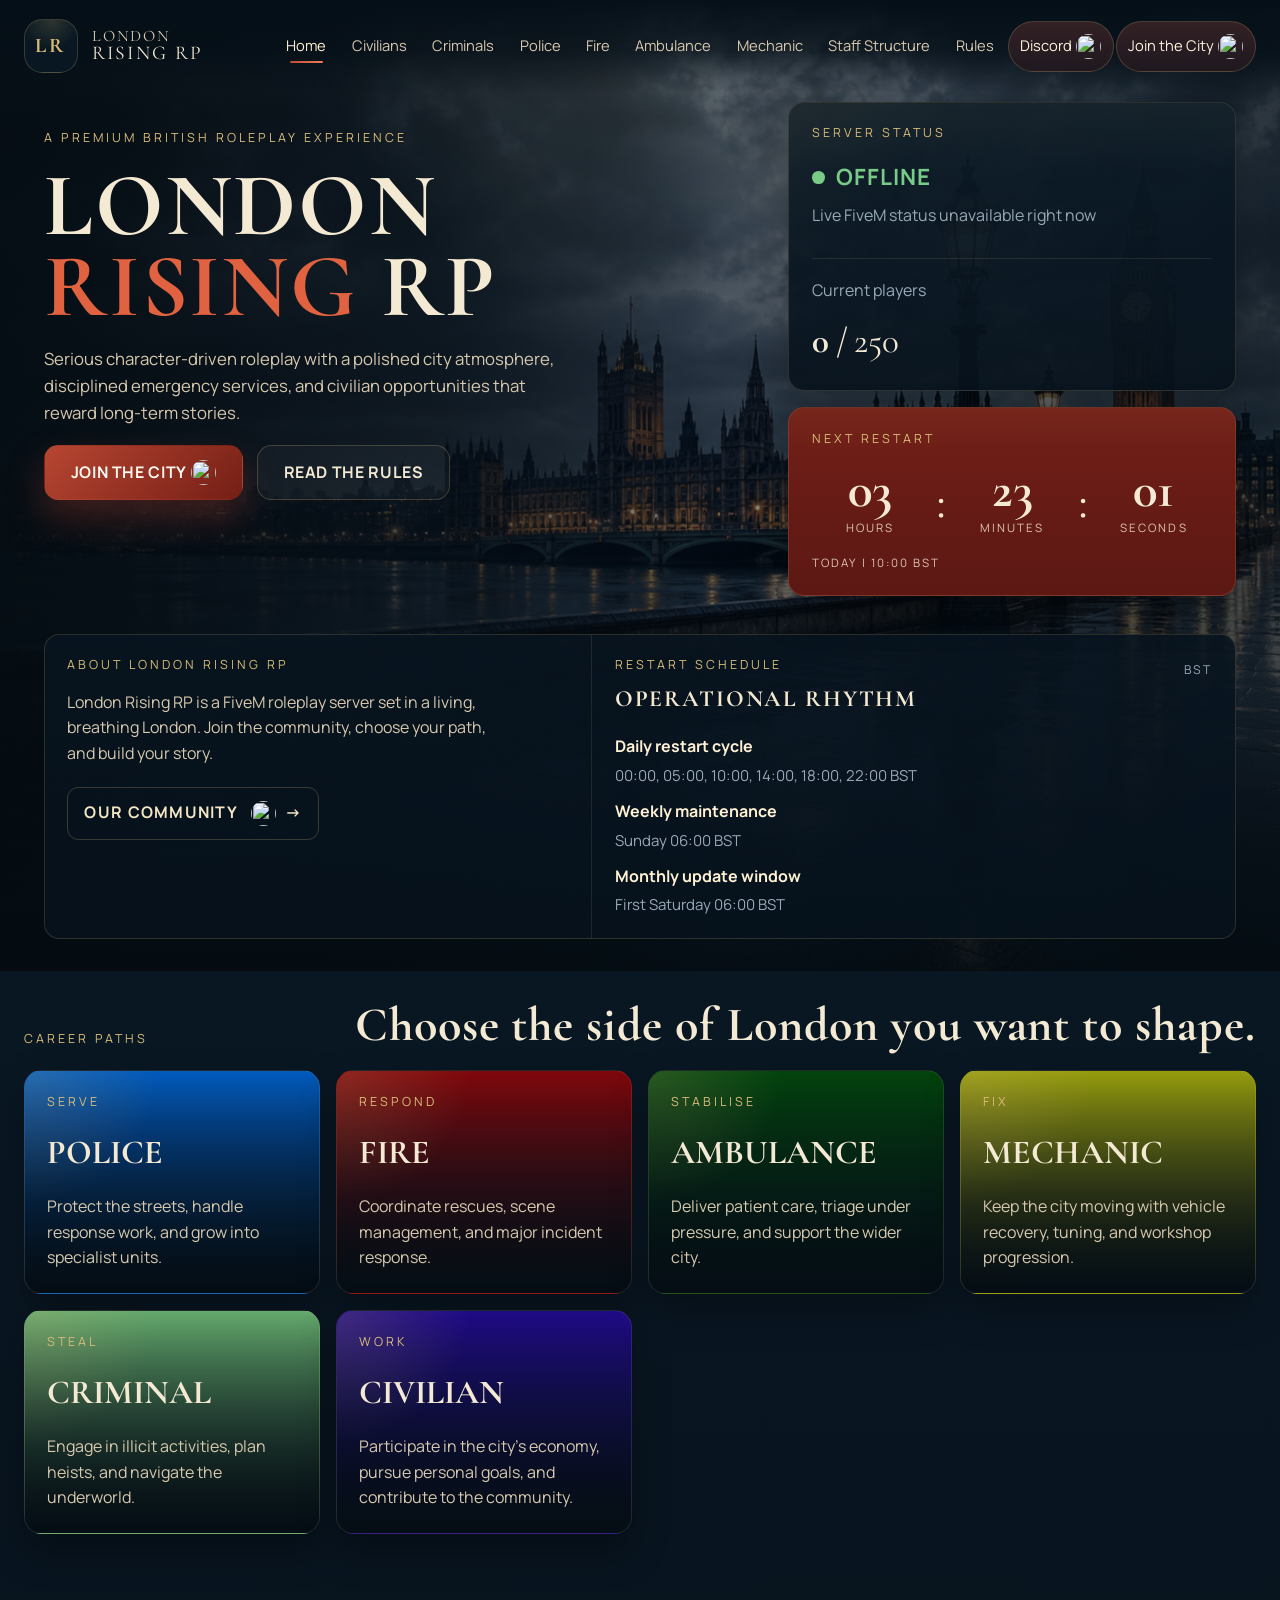
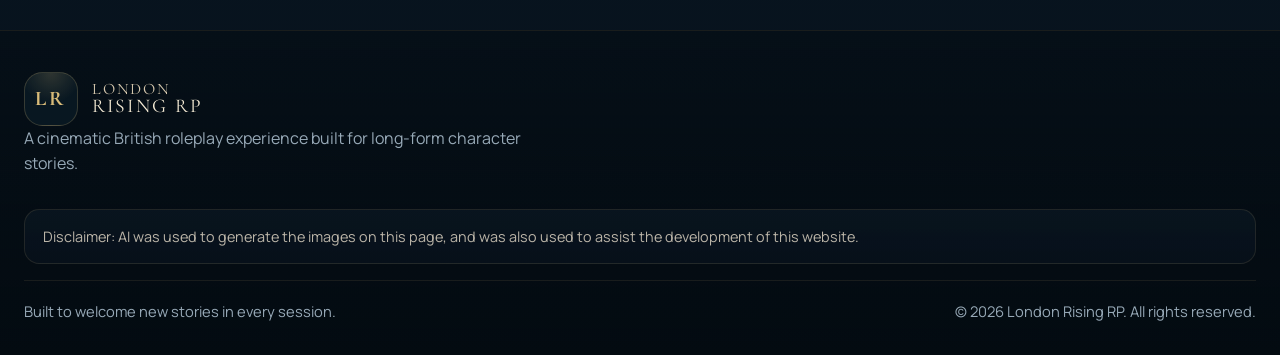
==== commit b6a6c41d: "feat: enhance staff structure page with new components and functionality - Added StaffChartViewport " ====
--- a/index.html
+++ b/index.html
@@ -14,11 +14,11 @@
       href="https://fonts.googleapis.com/css2?family=Cormorant+Garamond:wght@500;600;700&family=Manrope:wght@400;500;600;700;800&display=swap"
       rel="stylesheet"
     />
-    <link rel="stylesheet" href="assets/css/tokens.css" />
-    <link rel="stylesheet" href="assets/css/base.css" />
-    <link rel="stylesheet" href="assets/css/layout.css" />
-    <link rel="stylesheet" href="assets/css/components.css" />
-    <link rel="stylesheet" href="assets/css/pages.css" />
+    <link rel="stylesheet" href="assets/css/tokens.css?v=20260523ac" />
+    <link rel="stylesheet" href="assets/css/base.css?v=20260523ac" />
+    <link rel="stylesheet" href="assets/css/layout.css?v=20260523ac" />
+    <link rel="stylesheet" href="assets/css/components.css?v=20260523ac" />
+    <link rel="stylesheet" href="assets/css/pages.css?v=20260523ac" />
     <link rel="icon" type="image/png" href="assets/images/branding/london-rising-logo.png" />
   </head>
   <body>
@@ -122,13 +122,19 @@
           </div>
         </div>
 
+        <div class="site-footer__disclaimer-row">
+          <p class="site-footer__disclaimer" data-footer-disclaimer>
+            Disclaimer: AI was used to generate the images on this page, and was also used to assist the development of this website.
+          </p>
+        </div>
+
         <div class="site-footer__bar">
+          <p data-footer-closing-line>Built to welcome new stories in every session.</p>
           <p>&copy; <span data-current-year></span> <span data-brand-full-name>London Rising RP</span>. <span data-footer-copyright-suffix>All rights reserved.</span></p>
-          <p data-footer-closing-line>Built to welcome new stories in every session.</p>
         </div>
       </footer>
     </div>
 
-    <script type="module" src="assets/js/main.js"></script>
+    <script type="module" src="assets/js/main.js?v=20260523ac"></script>
   </body>
 </html>
--- a/assets/css/layout.css
+++ b/assets/css/layout.css
@@ -26,7 +26,7 @@
   display: flex;
   align-items: center;
   justify-content: space-between;
-  gap: 1.5rem;
+  gap: 1rem;
 }
 
 .site-nav,
@@ -36,7 +36,7 @@
 }
 
 .site-nav {
-  gap: 0.35rem;
+  gap: 0.15rem;
 }
 
 .page-host {
@@ -71,12 +71,15 @@
   top: 0;
   right: 0;
   z-index: 40;
+  display: flex;
+  flex-direction: column;
   width: min(24rem, 86vw);
   height: 100vh;
   padding: 1.25rem;
   border-left: 1px solid rgba(216, 187, 121, 0.16);
   background: linear-gradient(180deg, rgba(5, 15, 23, 0.98), rgba(8, 20, 30, 0.98));
   box-shadow: var(--shadow-lg);
+  overflow: hidden;
   transform: translateX(100%);
   transition: transform var(--transition-medium);
 }
@@ -100,8 +103,13 @@
 
 .mobile-nav {
   display: grid;
+  flex: 1 1 auto;
   gap: 0.35rem;
+  min-height: 0;
   padding: 1.4rem 0;
+  overflow-y: auto;
+  overscroll-behavior: contain;
+  -webkit-overflow-scrolling: touch;
 }
 
 .mobile-drawer__footer {
@@ -134,6 +142,22 @@
   border-top: 1px solid rgba(216, 187, 121, 0.1);
 }
 
+.site-footer__disclaimer-row {
+  width: var(--site-width);
+  margin: 0 auto;
+  padding: 0 0 1rem;
+}
+
+.site-footer__disclaimer {
+  padding: 0.95rem 1.1rem;
+  border: 1px solid rgba(216, 187, 121, 0.12);
+  border-radius: 0.95rem;
+  background: linear-gradient(180deg, rgba(11, 23, 34, 0.78), rgba(7, 17, 27, 0.94));
+  color: rgba(233, 223, 204, 0.8);
+  font-size: 0.9rem;
+  line-height: 1.6;
+}
+
 @media (min-width: 960px) {
   .site-footer__inner {
     grid-template-columns: 1.2fr 0.8fr 0.8fr;
--- a/assets/css/components.css
+++ b/assets/css/components.css
@@ -89,8 +89,8 @@
 }
 
 .nav-link {
-  padding: 0.8rem 0.9rem;
-  font-size: 0.95rem;
+  padding: 0.75rem 0.72rem;
+  font-size: 0.92rem;
   color: var(--color-text-soft);
 }
 
--- a/assets/css/pages.css
+++ b/assets/css/pages.css
@@ -19,6 +19,7 @@
   border-radius: 1.2rem;
   background: rgba(8, 20, 31, 0.6);
   box-shadow: var(--shadow-lg);
+  isolation: isolate;
 }
 
 .hero__backdrop,
@@ -29,6 +30,7 @@
   content: "";
   position: absolute;
   inset: 0;
+  z-index: 0;
 }
 
 .hero__backdrop {
@@ -50,10 +52,6 @@
   background-size: cover;
 }
 
-.hero__backdrop--home::after {
-  display: none;
-}
-
 .hero__backdrop--home::before {
   content: "";
   position: absolute;
@@ -65,20 +63,89 @@
 
 .hero__layout {
   position: relative;
-  z-index: 1;
+  z-index: 2;
   display: grid;
   gap: 1.4rem;
   align-items: stretch;
   min-height: 100%;
 }
 
+.hero-particle-trail {
+  position: absolute;
+  inset: 0;
+  z-index: 1;
+  pointer-events: none;
+  overflow: hidden;
+  border-radius: inherit;
+  filter: saturate(1.1);
+}
+
+.hero-particle {
+  position: absolute;
+  top: 0;
+  left: 0;
+  width: 1.04rem;
+  height: 1.04rem;
+  border-radius: 50%;
+  opacity: 0;
+  transform: translate(-50%, -50%) scale(0.5);
+  mix-blend-mode: screen;
+}
+
+.hero-particle::before,
+.hero-particle::after {
+  content: "";
+  position: absolute;
+  inset: 0;
+  border-radius: 50%;
+}
+
+.hero-particle::before {
+  background: radial-gradient(circle, rgba(255, 255, 255, 0.98) 0%, currentColor 40%, rgba(255, 255, 255, 0) 78%);
+  filter: blur(0.8px);
+}
+
+.hero-particle::after {
+  inset: -58%;
+  background: radial-gradient(circle, currentColor 0%, rgba(255, 255, 255, 0) 72%);
+  opacity: 0.82;
+  filter: blur(7px);
+}
+
+.hero-particle--1 { color: rgb(255, 84, 112); }
+.hero-particle--2 { color: rgb(255, 151, 54); }
+.hero-particle--3 { color: rgb(255, 227, 92); }
+.hero-particle--4 { color: rgb(81, 237, 156); }
+.hero-particle--5 { color: rgb(67, 196, 255); }
+.hero-particle--6 { color: rgb(104, 117, 255); }
+.hero-particle--7 { color: rgb(226, 96, 255); }
+
+.section-hero .hero-particle-trail {
+  z-index: 3;
+  filter: saturate(1.4) brightness(1.25);
+}
+
+.section-hero .hero-particle {
+  width: 1.18rem;
+  height: 1.18rem;
+}
+
+.section-hero .hero-particle::before {
+  filter: blur(1px);
+}
+
+.section-hero .hero-particle::after {
+  inset: -72%;
+  opacity: 0.92;
+  filter: blur(8px);
+}
+
 .hero__layout--home {
   gap: 1.25rem;
 }
 
 .hero--home {
-  width: 100vw;
-  margin-left: calc(50% - 50vw);
+  margin-inline: calc(50% - 50vw);
   padding-inline: max(2rem, calc((100vw - 1240px) / 2 + 1.5rem));
   border: 0;
   border-radius: 0;
@@ -159,6 +226,10 @@
 .panel--countdown {
   border-radius: 1rem;
   padding: 1.3rem 1.45rem;
+}
+
+.panel--status {
+  margin-top: 4rem;
 }
 
 .panel--countdown {
@@ -324,9 +395,8 @@
 
 .section-hero {
   overflow: hidden;
-  width: 100vw;
   min-height: min(34rem, calc(100vh - 9rem));
-  margin-left: calc(50% - 50vw);
+  margin-inline: calc(50% - 50vw);
   padding-block: clamp(2.6rem, 6vw, 4rem);
   padding-inline: max(2rem, calc((100vw - 1240px) / 2 + 1.5rem));
   border: 0;
@@ -335,6 +405,7 @@
   box-shadow: none;
   display: grid;
   align-content: end;
+  isolation: isolate;
 }
 
 .section-hero::before {
@@ -375,8 +446,23 @@
   background-size: cover;
 }
 
-.section-hero > * {
-  position: relative;
+.section-hero--staff::before {
+  background:
+    linear-gradient(90deg, rgba(3, 9, 14, 0.95) 0%, rgba(3, 9, 14, 0.54) 45%, rgba(3, 9, 14, 0.82) 100%),
+    linear-gradient(180deg, rgba(6, 18, 29, 0.08), rgba(6, 18, 29, 0.52)),
+    var(--staff-hero-image, none);
+  background-position: var(--staff-hero-position, 72% center);
+  background-repeat: no-repeat;
+  background-size: cover;
+}
+
+.section-hero > :not(.hero-particle-trail) {
+  position: relative;
+  z-index: 2;
+}
+
+.section-hero .hero-particle-trail,
+.department-page__hero .hero-particle-trail {
   z-index: 1;
 }
 
@@ -717,9 +803,8 @@
 .department-page__hero {
   position: relative;
   overflow: hidden;
-  width: 100vw;
   min-height: min(35rem, calc(100vh - 9rem));
-  margin-left: calc(50% - 50vw);
+  margin-inline: calc(50% - 50vw);
   padding-block: clamp(2.4rem, 6vw, 3.7rem);
   padding-inline: max(2rem, calc((100vw - 1240px) / 2 + 1.5rem));
   border: 0;
@@ -728,6 +813,7 @@
   box-shadow: none;
   display: grid;
   align-content: end;
+  isolation: isolate;
 }
 
 .department-page__hero::before {
@@ -780,7 +866,7 @@
 .department-page__details,
 .department-page__values {
   position: relative;
-  z-index: 1;
+  z-index: 2;
 }
 
 .department-page__hero-inner {
@@ -898,7 +984,7 @@
 
 .rules-shell {
   display: grid;
-  gap: 1.2rem;
+  gap: 1.5rem;
 }
 
 .rules-shell__sidebar,
@@ -906,77 +992,574 @@
   min-width: 0;
 }
 
+.rules-sidebar-card {
+  display: grid;
+  gap: 1rem;
+  padding: 1.2rem;
+  border: 1px solid rgba(216, 187, 121, 0.14);
+  border-radius: 1rem;
+  background:
+    linear-gradient(180deg, rgba(11, 24, 35, 0.98), rgba(7, 18, 28, 0.96)),
+    rgba(8, 20, 31, 0.92);
+  box-shadow: 0 22px 42px rgba(0, 0, 0, 0.22);
+}
+
+.rules-sidebar-card__title {
+  font-family: var(--font-heading);
+  font-size: 1.85rem;
+  letter-spacing: 0.08em;
+  text-transform: uppercase;
+  color: rgb(255, 220, 138);
+}
+
 .rules-nav {
   display: grid;
-  gap: 0.5rem;
+  gap: 0.38rem;
 }
 
 .rules-nav__button {
   width: 100%;
-  padding: 0.9rem 1rem;
+  padding: 0.88rem 1rem;
   text-align: left;
-  color: var(--color-text-soft);
-  border: 1px solid rgba(216, 187, 121, 0.12);
-  border-radius: var(--radius-md);
-  background: rgba(255, 255, 255, 0.03);
+  color: rgba(233, 223, 204, 0.8);
+  border: 1px solid transparent;
+  border-radius: 0.6rem;
+  background: transparent;
+  font-size: 0.98rem;
+  line-height: 1.35;
   transition:
     border-color var(--transition-fast),
-    background-color var(--transition-fast),
+    background var(--transition-fast),
     color var(--transition-fast);
+}
+
+.rules-nav__button:hover {
+  color: #fff4dd;
+  border-color: rgba(216, 187, 121, 0.12);
+  background: rgba(255, 255, 255, 0.025);
 }
 
 .rules-nav__button.is-active {
   color: #fff6e7;
   border-color: rgba(216, 187, 121, 0.22);
   background:
-    linear-gradient(90deg, rgba(197, 75, 52, 0.92), rgba(197, 75, 52, 0.45)),
+    linear-gradient(90deg, rgba(197, 75, 52, 0.96), rgba(197, 75, 52, 0.52)),
     rgba(255, 255, 255, 0.04);
+  box-shadow: 0 14px 26px rgba(106, 27, 19, 0.22);
+}
+
+.rules-agreement-card {
+  --rules-agreement-accent: rgba(150, 132, 91, 0.82);
+  display: grid;
+  gap: 0.7rem;
+  margin-top: 1rem;
+  padding: 1rem 1rem 1.05rem;
+  border: 1px solid var(--rules-agreement-accent);
+  border-radius: 0.9rem;
+  background: linear-gradient(180deg, rgba(9, 21, 32, 0.94), rgba(6, 16, 26, 0.98));
+}
+
+.rules-agreement-card__icon {
+  width: 5.25rem;
+  color: var(--rules-agreement-accent);
+  line-height: 0;
+}
+
+.rules-agreement-card__icon-svg {
+  display: block;
+  width: 100%;
+  height: auto;
+}
+
+.rules-agreement-card__copy {
+  color: rgba(233, 223, 204, 0.84);
+  font-size: 0.96rem;
+  line-height: 1.55;
 }
 
 .rules-shell__content {
   display: grid;
-  gap: 1.2rem;
+  gap: 2rem;
 }
 
 .rule-section {
-  padding: 1.4rem;
+  padding: 0 0 1.9rem;
+  border: 0;
+  border-bottom: 1px solid rgba(216, 187, 121, 0.12);
+  background: transparent;
+  box-shadow: none;
+}
+
+.rule-section:last-child {
+  padding-bottom: 0;
+  border-bottom: 0;
 }
 
 .rule-section__heading {
-  margin-bottom: 1rem;
+  display: grid;
+  gap: 0.45rem;
+  margin-bottom: 1.1rem;
 }
 
 .rule-section__title {
-  font-size: clamp(2rem, 4vw, 2.7rem);
+  font-size: clamp(2.1rem, 4vw, 2.9rem);
+  letter-spacing: 0.04em;
   text-transform: uppercase;
+  color: rgb(255, 220, 138);
 }
 
 .rule-section__intro {
-  color: var(--color-text-muted);
+  color: rgba(233, 223, 204, 0.72);
+  max-width: 42rem;
+}
+
+.rule-items {
+  display: grid;
+  gap: 0.7rem;
+}
+
+.rule-item {
+  display: grid;
+  gap: 0.45rem;
+  padding: 1rem 1.15rem 1.05rem;
+  border: 1px solid rgba(150, 132, 91, 0.747) ;
+  border-radius: 0.75rem;
+  background:
+    linear-gradient(180deg, rgba(12, 26, 38, 0.96), rgba(9, 21, 31, 0.98)),
+    rgba(8, 20, 31, 0.78);
+  box-shadow: 0 14px 28px rgba(0, 0, 0, 0.12);
+}
+
+.rule-item__title {
+  font-size: 1.42rem;
+  line-height: 1;
+  color: #f4ead4;
+}
+
+.rule-item__copy {
+  color: rgba(233, 223, 204, 0.74);
+  line-height: 1.55;
+}
+
+.staff-chart-section {
+  display: grid;
+  gap: 1rem;
+}
+
+.staff-chart-section__copy {
+  max-width: 48rem;
+  color: var(--color-text-soft);
+}
+
+.staff-chart-canvas {
+  position: relative;
+  overflow: hidden;
+  height: clamp(29rem, 66vh, 42rem);
+  margin-top: 0.35rem;
+  border: 1px solid rgba(216, 187, 121, 0.1);
+  border-radius: var(--radius-lg);
+  background:
+    linear-gradient(180deg, rgba(255, 255, 255, 0.02), rgba(255, 255, 255, 0)),
+    rgba(3, 9, 16, 0.62);
+  box-shadow: inset 0 1px 0 rgba(255, 255, 255, 0.03);
+  cursor: grab;
+  user-select: none;
+  touch-action: none;
+}
+
+.staff-chart-canvas.is-dragging {
+  cursor: grabbing;
+}
+
+.staff-chart-canvas__inner {
+  position: absolute;
+  top: 0;
+  left: 0;
+  transform-origin: top left;
+  will-change: transform;
+  padding: 2rem 1.75rem 3rem;
+}
+
+.staff-chart-canvas__controls {
+  position: absolute;
+  right: 0.85rem;
+  bottom: 0.85rem;
+  z-index: 3;
+  display: flex;
+  flex-direction: column;
+  gap: 0.4rem;
+}
+
+.staff-chart-zoom-btn {
+  width: 2.35rem;
+  height: 2.35rem;
+  display: grid;
+  place-items: center;
+  border: 1px solid rgba(216, 187, 121, 0.22);
+  border-radius: 999px;
+  background: rgba(6, 17, 28, 0.94);
+  color: var(--color-gold);
+  font-size: 1.15rem;
+  line-height: 1;
+  cursor: pointer;
+  transition:
+    background var(--transition-fast),
+    color var(--transition-fast),
+    border-color var(--transition-fast);
+}
+
+.staff-chart-zoom-btn:hover,
+.staff-chart-zoom-btn:focus-visible {
+  background: rgba(216, 187, 121, 0.12);
+  border-color: rgba(216, 187, 121, 0.34);
+  color: #fff;
+  outline: none;
+}
+
+.staff-chart {
+  display: flex;
+  justify-content: center;
+  width: max-content;
+  min-width: max-content;
+  padding: 1.3rem 1rem 1rem;
+}
+
+.staff-node {
+  position: relative;
+  display: flex;
+  flex-direction: column;
+  align-items: center;
+}
+
+.staff-node__card {
+  position: relative;
+  z-index: 1;
+  width: 14rem;
+  display: grid;
+  gap: 0.85rem;
+  padding: 1rem;
+  border: 1px solid rgba(216, 187, 121, 0.14);
+  border-top: 2px solid var(--staff-node-accent, rgba(216, 187, 121, 0.42));
+  border-radius: 0.9rem;
+  background:
+    linear-gradient(180deg, rgba(10, 24, 36, 0.98), rgba(6, 17, 27, 0.98));
+  box-shadow: 0 18px 40px rgba(0, 0, 0, 0.28);
+  color: inherit;
+  text-align: left;
+  cursor: pointer;
+  transition:
+    transform var(--transition-fast),
+    border-color var(--transition-fast),
+    box-shadow var(--transition-fast);
+}
+
+.staff-node__card::before {
+  content: "";
+  position: absolute;
+  inset: 0;
+  border-radius: inherit;
+  background:
+    radial-gradient(circle at top right, rgba(255, 255, 255, 0.09), transparent 42%),
+    linear-gradient(180deg, rgba(255, 255, 255, 0.03), transparent 35%);
+  opacity: 0;
+  transition: opacity var(--transition-fast);
+  pointer-events: none;
+}
+
+.staff-node__card:hover,
+.staff-node__card:focus-visible {
+  transform: translateY(-2px);
+  border-color: rgba(216, 187, 121, 0.28);
+  box-shadow: 0 24px 44px rgba(0, 0, 0, 0.32);
+  outline: none;
+}
+
+.staff-node__card:hover::before,
+.staff-node__card:focus-visible::before {
+  opacity: 1;
+}
+
+.staff-node__card--section {
+  width: 15.5rem;
+  padding-top: 1.15rem;
+  border-color: rgba(216, 187, 121, 0.2);
+  background:
+    radial-gradient(circle at top right, var(--staff-node-accent, rgba(216, 187, 121, 0.42)) 0%, transparent 48%),
+    linear-gradient(180deg, rgba(12, 28, 41, 0.98), rgba(7, 18, 28, 0.98));
+  box-shadow:
+    0 22px 48px rgba(0, 0, 0, 0.34),
+    inset 0 1px 0 rgba(255, 255, 255, 0.035);
+}
+
+.staff-node__badge {
+  display: inline-flex;
+  align-items: center;
+  justify-self: start;
+  padding: 0.28rem 0.55rem;
+  border: 1px solid rgba(216, 187, 121, 0.18);
+  border-radius: 999px;
+  background: rgba(255, 255, 255, 0.035);
+  color: #f0ddb5;
+  font-size: 0.68rem;
+  font-weight: 800;
+  letter-spacing: 0.16em;
+  text-transform: uppercase;
+}
+
+.staff-node__avatar {
+  width: 4.6rem;
+  height: 4.6rem;
+  display: block;
+  overflow: hidden;
+  border: 1px solid rgba(216, 187, 121, 0.16);
+  border-radius: 50%;
+  background: rgba(255, 255, 255, 0.04);
+}
+
+.staff-node__avatar img {
+  width: 100%;
+  height: 100%;
+  object-fit: cover;
+}
+
+.staff-node__content {
+  display: grid;
+  gap: 0.3rem;
+}
+
+.staff-node__name {
+  font-family: var(--font-heading);
+  font-size: 1.2rem;
+  letter-spacing: 0.04em;
+  text-transform: uppercase;
+  color: #fff1d4;
+}
+
+.staff-node__role {
+  color: var(--color-gold);
+  font-size: 0.8rem;
+  letter-spacing: 0.14em;
+  text-transform: uppercase;
+}
+
+.staff-node__summary {
+  color: var(--color-text-soft);
+  font-size: 0.92rem;
+}
+
+.staff-node__card--section .staff-node__name {
+  font-size: 1.32rem;
+}
+
+.staff-node__card--section .staff-node__content {
+  gap: 0.4rem;
+}
+
+.staff-node__card--section .staff-node__summary {
+  color: rgba(244, 234, 212, 0.82);
+}
+
+.staff-node:has(> .staff-node__children) > .staff-node__card::after,
+.staff-node:has(> .staff-node__shared-row) > .staff-node__card::after {
+  content: "";
+  position: absolute;
+  top: 100%;
+  left: 50%;
+  transform: translateX(-50%);
+  width: 5px;
+  height: 1.5rem;
+  background: rgba(216, 187, 121, 0.34);
+}
+
+.staff-node__children {
+  display: flex;
+  flex-direction: row;
+  padding-top: 2.5rem;
+  position: relative;
+}
+
+.staff-node__children > .staff-node {
+  padding-left: 0.8rem;
+  padding-right: 0.8rem;
+}
+
+.staff-node__children > .staff-node::before {
+  content: "";
+  position: absolute;
+  top: -1rem;
+  left: 0;
+  right: 0;
+  height: 5px;
+  background: rgba(216, 187, 121, 0.32);
+}
+
+.staff-node__children > .staff-node:first-child::before {
+  left: 50%;
+}
+
+.staff-node__children > .staff-node:last-child::before {
+  right: 50%;
+}
+
+.staff-node__children > .staff-node:only-child::before {
+  display: none;
+}
+
+.staff-node__children > .staff-node::after {
+  content: "";
+  position: absolute;
+  top: -1rem;
+  left: 50%;
+  transform: translateX(-50%);
+  width: 5px;
+  height: 1rem;
+  background: rgba(216, 187, 121, 0.34);
+}
+
+.staff-node__shared-row {
+  display: flex;
+  justify-content: center;
+  padding-top: 4rem;
+}
+
+.staff-node__shared-zone {
+  position: relative;
+  z-index: 1;
+}
+
+.staff-node__shared-overlay {
+  position: absolute;
+  inset: 0;
+  display: block;
+  width: 100%;
+  height: 100%;
+  z-index: 0;
+  overflow: visible;
+  pointer-events: none;
+}
+
+.staff-node__shared-row > .staff-node {
+  padding-left: 0.8rem;
+  padding-right: 0.8rem;
+}
+
+.staff-modal {
+  position: fixed;
+  inset: 0;
+  z-index: 9999;
+  display: flex;
+  align-items: center;
+  justify-content: center;
+  padding: 1rem;
+  opacity: 0;
+  pointer-events: none;
+  transition: opacity var(--transition-medium);
+}
+
+.staff-modal.is-open {
+  opacity: 1;
+  pointer-events: all;
+}
+
+.staff-modal__backdrop {
+  position: absolute;
+  inset: 0;
+  background: rgba(2, 8, 14, 0.82);
+  backdrop-filter: blur(4px);
+  -webkit-backdrop-filter: blur(4px);
+  cursor: pointer;
+}
+
+.staff-modal__panel {
+  position: relative;
+  z-index: 1;
+  width: min(100%, 54rem);
+  max-height: min(92vh, 52rem);
+  display: flex;
+  flex-direction: column;
+  border: 1px solid rgba(216, 187, 121, 0.2);
+  border-radius: var(--radius-xl);
+  background: linear-gradient(180deg, rgba(10, 24, 36, 0.98), rgba(6, 17, 27, 0.98));
+  box-shadow: 0 32px 80px rgba(0, 0, 0, 0.55);
+  transform: translateY(14px);
+  transition: transform var(--transition-medium);
+  overflow: hidden;
+}
+
+.staff-modal.is-open .staff-modal__panel {
+  transform: translateY(0);
+}
+
+.staff-modal__close {
+  position: absolute;
+  top: 1rem;
+  right: 1rem;
+  z-index: 2;
+  width: 2.4rem;
+  height: 2.4rem;
+  display: inline-grid;
+  place-items: center;
+  border: 1px solid rgba(216, 187, 121, 0.18);
+  border-radius: 50%;
+  background: rgba(255, 255, 255, 0.04);
+  color: var(--color-text-soft);
+  font-size: 1rem;
+  cursor: pointer;
+}
+
+.staff-modal__hero {
+  display: grid;
+  gap: 1.25rem;
+  padding: 1.75rem;
+  border-bottom: 1px solid rgba(216, 187, 121, 0.1);
+  background:
+    linear-gradient(180deg, rgba(255, 255, 255, 0.025), rgba(255, 255, 255, 0)),
+    rgba(255, 255, 255, 0.02);
+}
+
+.staff-modal__image-shell {
+  width: 7.2rem;
+  height: 7.2rem;
+  overflow: hidden;
+  border: 1px solid rgba(216, 187, 121, 0.16);
+  border-radius: 50%;
+  background: rgba(255, 255, 255, 0.04);
+}
+
+.staff-modal__image {
+  width: 100%;
+  height: 100%;
+  object-fit: cover;
+}
+
+.staff-modal__name {
+  font-family: var(--font-heading);
+  font-size: clamp(2rem, 5vw, 3rem);
+  line-height: 0.94;
+  text-transform: uppercase;
+  color: #f4ead4;
+}
+
+.staff-modal__role {
   margin-top: 0.5rem;
-}
-
-.rule-items {
-  display: grid;
-  gap: 0.8rem;
-}
-
-.rule-item {
-  display: grid;
-  gap: 0.65rem;
-  padding: 1.05rem 1.15rem;
-  border: 1px solid rgba(216, 187, 121, 0.12);
-  border-radius: var(--radius-md);
-  background: rgba(255, 255, 255, 0.03);
-}
-
-.rule-item__title {
-  font-size: 1.45rem;
-  line-height: 1;
-  color: var(--color-text);
-}
-
-.rule-item__copy {
+  color: var(--color-gold);
+  font-size: 0.84rem;
+  letter-spacing: 0.14em;
+  text-transform: uppercase;
+}
+
+.staff-modal__summary {
+  margin-top: 0.9rem;
+  max-width: 38rem;
+  color: rgba(249, 238, 214, 0.84);
+}
+
+.staff-modal__body {
+  display: grid;
+  gap: 1rem;
+  overflow-y: auto;
+  padding: 1.75rem;
+  overscroll-behavior: contain;
   color: var(--color-text-soft);
 }
 
@@ -1381,6 +1964,20 @@
   .dept-modal__panel {
     max-height: 92vh;
   }
+
+  .staff-modal__hero,
+  .staff-modal__body {
+    padding-left: 1.25rem;
+    padding-right: 1.25rem;
+  }
+
+  .staff-node__card {
+    width: 13rem;
+  }
+
+  .staff-chart-canvas {
+    height: 24rem;
+  }
 }
 
 @media (min-width: 900px) {
@@ -1433,6 +2030,11 @@
   .rules-shell__sidebar {
     position: sticky;
     top: calc(var(--header-height) + 1.2rem);
+  }
+
+  .staff-modal__hero {
+    grid-template-columns: auto minmax(0, 1fr);
+    align-items: center;
   }
 }
 
@@ -1506,6 +2108,14 @@
     padding: 1.1rem;
   }
 
+  .panel--status {
+    margin-top: 0rem;
+  }
+
+  .hero__kicker {
+    margin-top: 1.2rem;
+  }
+
   .countdown {
     gap: 0.15rem;
   }
@@ -1520,4 +2130,8 @@
     overflow-x: auto;
     padding-bottom: 0.4rem;
   }
-}
+
+  .staff-chart-canvas {
+    height: 26rem;
+  }
+}
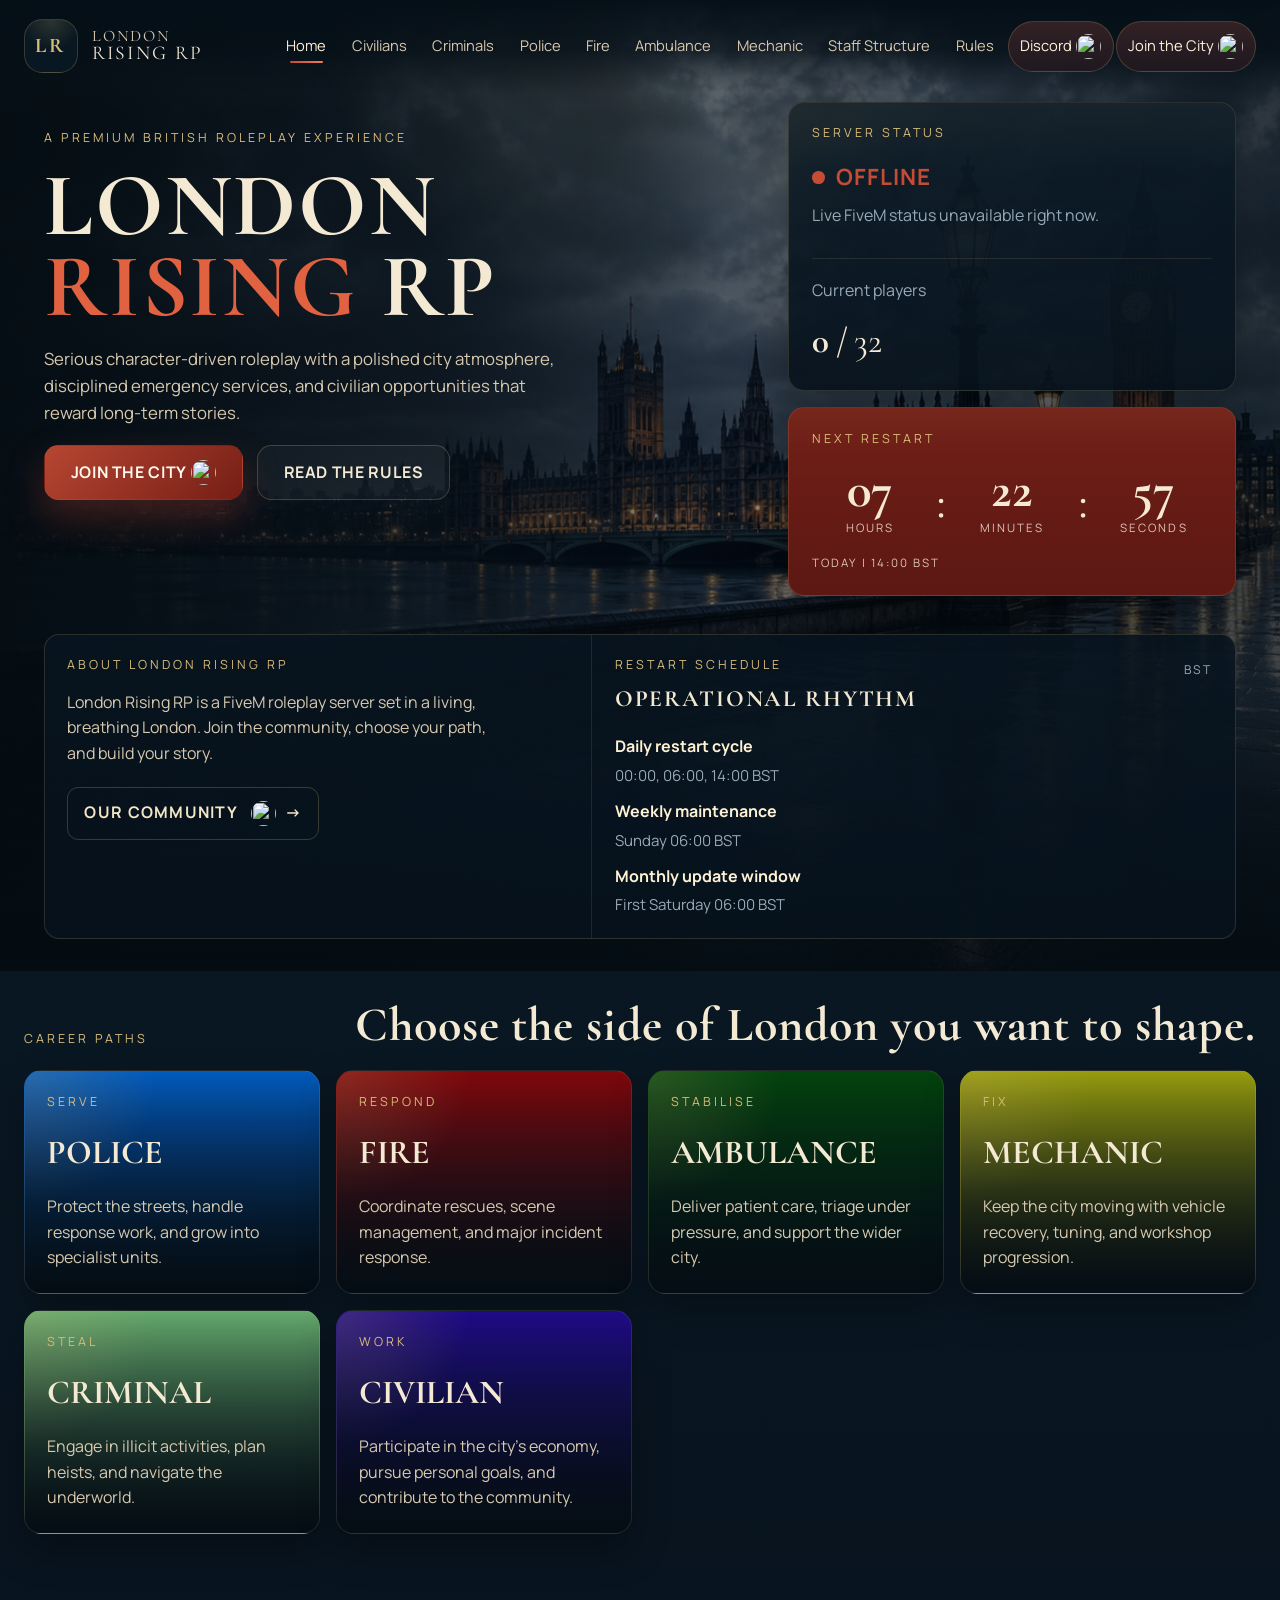
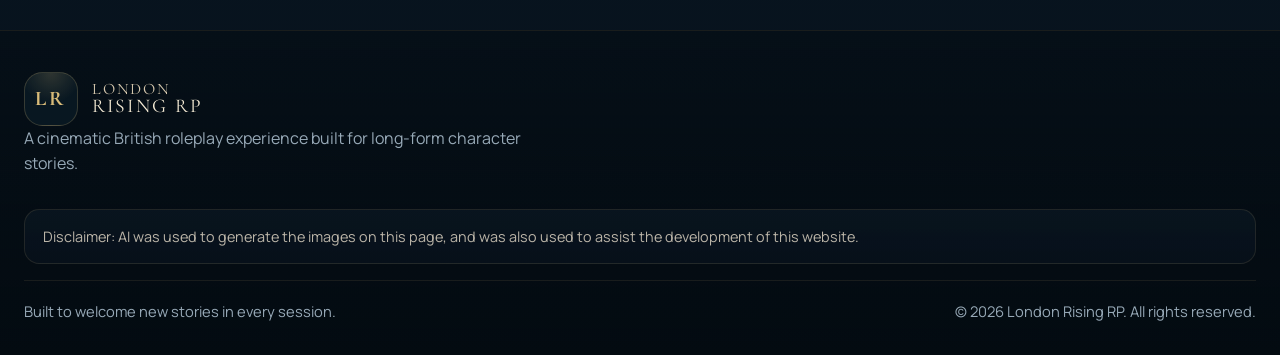
==== commit dba09fd2: "feat: update server status handling and improve documentation" ====
--- a/index.html
+++ b/index.html
@@ -14,11 +14,11 @@
       href="https://fonts.googleapis.com/css2?family=Cormorant+Garamond:wght@500;600;700&family=Manrope:wght@400;500;600;700;800&display=swap"
       rel="stylesheet"
     />
-    <link rel="stylesheet" href="assets/css/tokens.css?v=20260523ac" />
-    <link rel="stylesheet" href="assets/css/base.css?v=20260523ac" />
-    <link rel="stylesheet" href="assets/css/layout.css?v=20260523ac" />
-    <link rel="stylesheet" href="assets/css/components.css?v=20260523ac" />
-    <link rel="stylesheet" href="assets/css/pages.css?v=20260523ac" />
+    <link rel="stylesheet" href="assets/css/tokens.css?v=20260529d" />
+    <link rel="stylesheet" href="assets/css/base.css?v=20260529d" />
+    <link rel="stylesheet" href="assets/css/layout.css?v=20260529d" />
+    <link rel="stylesheet" href="assets/css/components.css?v=20260529d" />
+    <link rel="stylesheet" href="assets/css/pages.css?v=20260529d" />
     <link rel="icon" type="image/png" href="assets/images/branding/london-rising-logo.png" />
   </head>
   <body>
@@ -135,6 +135,6 @@
       </footer>
     </div>
 
-    <script type="module" src="assets/js/main.js?v=20260523ac"></script>
+    <script type="module" src="assets/js/main.js?v=20260529d"></script>
   </body>
 </html>
--- a/assets/css/components.css
+++ b/assets/css/components.css
@@ -370,6 +370,16 @@
   letter-spacing: 0.04em;
 }
 
+[data-server-status-root][data-status="offline"] .status-dot {
+  background: var(--color-accent);
+  box-shadow: none;
+  animation: none;
+}
+
+[data-server-status-root][data-status="offline"] .status-text {
+  color: var(--color-accent);
+}
+
 .status-summary {
   margin-top: 0.5rem;
   color: var(--color-text-muted);
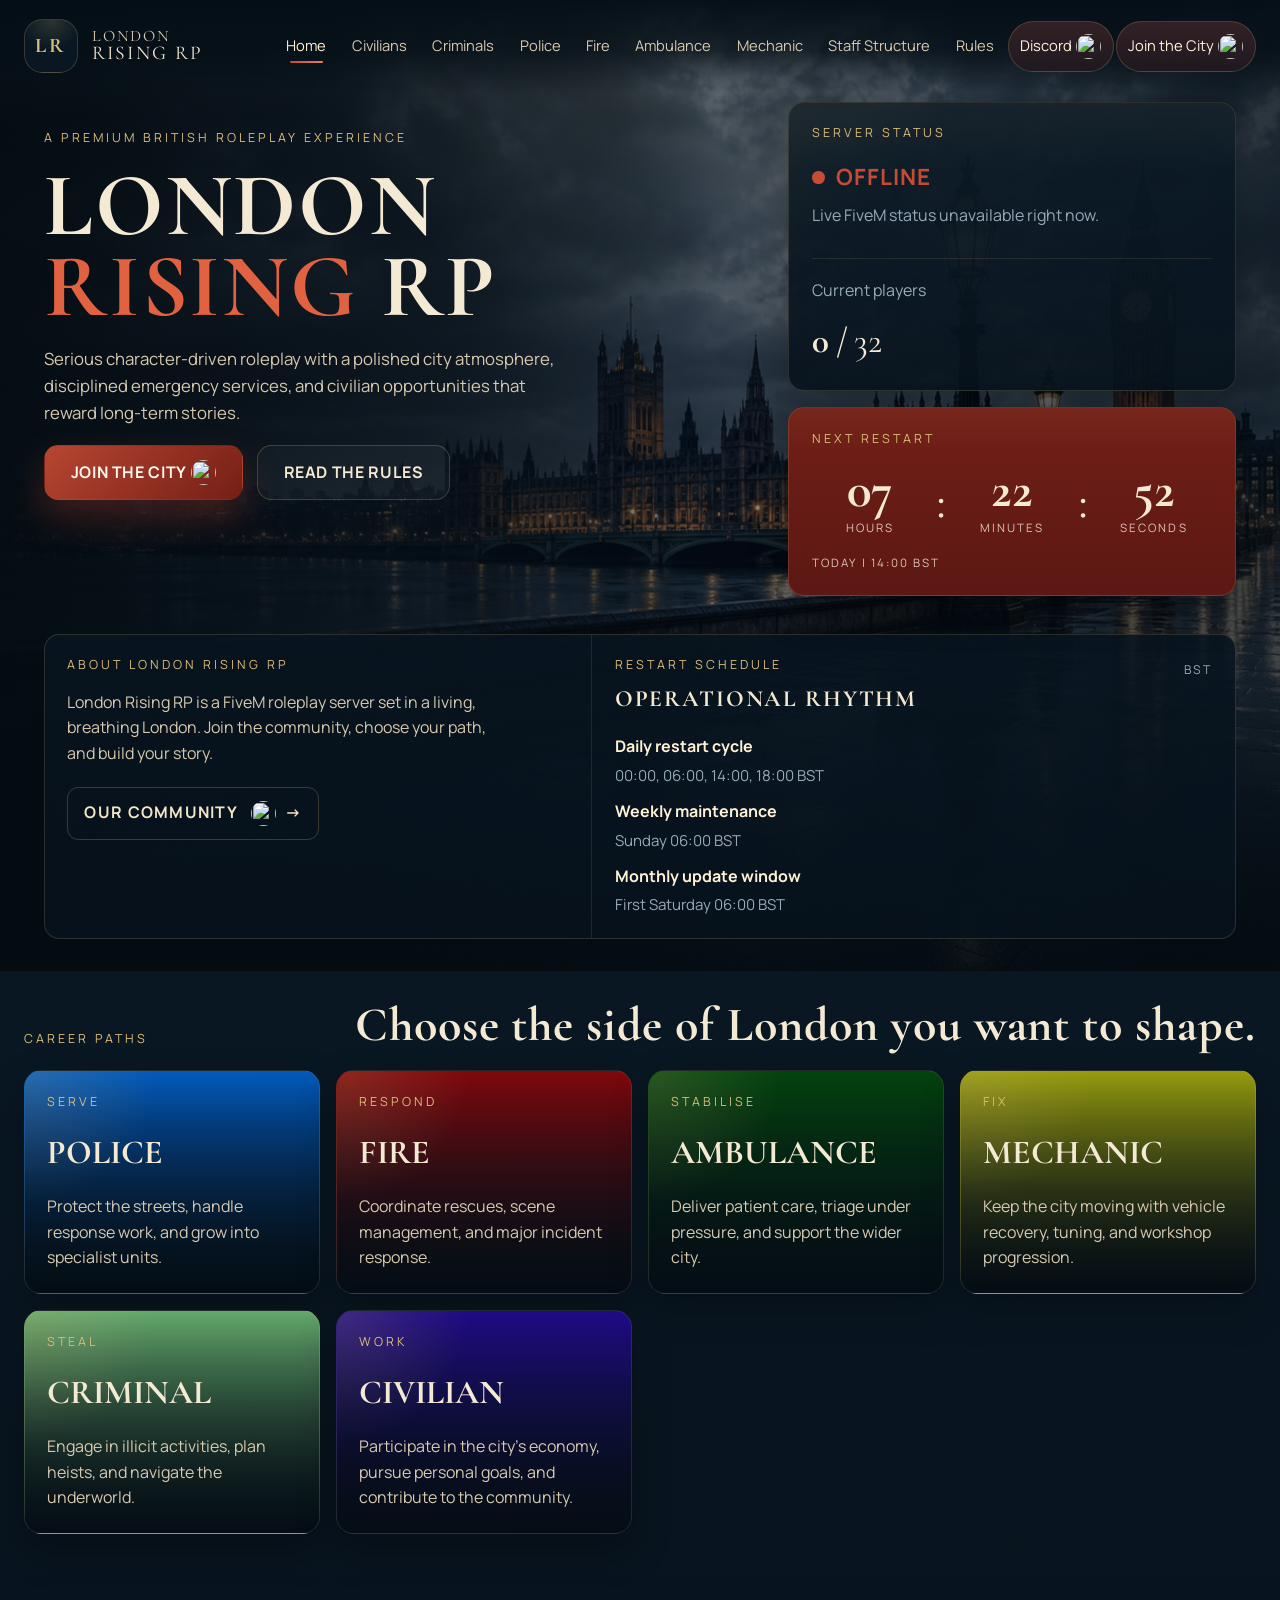
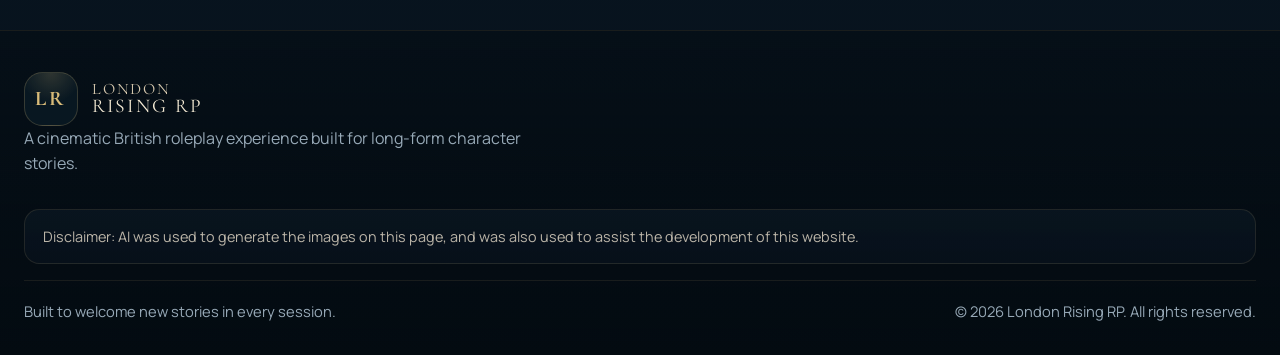
==== commit 761e1cf0: "Refactor job and sector data structure; update requirements and images - Updated police requirements" ====
--- a/index.html
+++ b/index.html
@@ -14,11 +14,11 @@
       href="https://fonts.googleapis.com/css2?family=Cormorant+Garamond:wght@500;600;700&family=Manrope:wght@400;500;600;700;800&display=swap"
       rel="stylesheet"
     />
-    <link rel="stylesheet" href="assets/css/tokens.css?v=20260529d" />
-    <link rel="stylesheet" href="assets/css/base.css?v=20260529d" />
-    <link rel="stylesheet" href="assets/css/layout.css?v=20260529d" />
-    <link rel="stylesheet" href="assets/css/components.css?v=20260529d" />
-    <link rel="stylesheet" href="assets/css/pages.css?v=20260529d" />
+    <link rel="stylesheet" href="assets/css/tokens.css?v=20260529g" />
+    <link rel="stylesheet" href="assets/css/base.css?v=20260529g" />
+    <link rel="stylesheet" href="assets/css/layout.css?v=20260529g" />
+    <link rel="stylesheet" href="assets/css/components.css?v=20260529g" />
+    <link rel="stylesheet" href="assets/css/pages.css?v=20260529g" />
     <link rel="icon" type="image/png" href="assets/images/branding/london-rising-logo.png" />
   </head>
   <body>
@@ -135,6 +135,6 @@
       </footer>
     </div>
 
-    <script type="module" src="assets/js/main.js?v=20260529d"></script>
+    <script type="module" src="assets/js/main.js?v=20260529g"></script>
   </body>
 </html>
--- a/assets/css/pages.css
+++ b/assets/css/pages.css
@@ -418,7 +418,7 @@
   background:
     linear-gradient(90deg, rgba(3, 9, 14, 0.95) 0%, rgba(3, 9, 14, 0.56) 44%, rgba(3, 9, 14, 0.78) 100%),
     linear-gradient(180deg, rgba(6, 18, 29, 0.08), rgba(6, 18, 29, 0.5)),
-    var(--jobs-hero-image, url("../images/heroes/civ-jobs-hero-v1.png"));
+    var(--jobs-hero-image, url("../images/civ-jobs/civ-jobs-hero-20260529.png"));
   background-position: var(--jobs-hero-position, 68% center);
   background-repeat: no-repeat;
   background-size: cover;
@@ -430,7 +430,7 @@
     radial-gradient(circle at 68% 58%, rgba(231, 196, 140, 0.14), transparent 18%),
     radial-gradient(circle at 74% 32%, rgba(197, 75, 52, 0.18), transparent 17%),
     linear-gradient(180deg, rgba(24, 7, 10, 0.18), rgba(6, 18, 29, 0.4)),
-    var(--crime-hero-image, none);
+    var(--crime-hero-image, url("../images/crim-jobs/crim-jobs-hero-20260529.png"));
   background-position: var(--crime-hero-position, center 58%);
   background-repeat: no-repeat;
   background-size: cover;
@@ -478,6 +478,55 @@
 .job-rail {
   display: grid;
   gap: 0.9rem;
+}
+
+.jobs-overview,
+.jobs-sectors {
+  display: grid;
+  gap: 1rem;
+}
+
+.jobs-overview__item,
+.jobs-sector {
+  padding: 1.35rem;
+}
+
+.jobs-overview__item {
+  gap: 0.35rem;
+}
+
+.jobs-overview__value {
+  font-family: var(--font-heading);
+  font-size: clamp(2rem, 5vw, 3rem);
+  line-height: 1;
+  color: #fff1d4;
+}
+
+.jobs-overview__label {
+  color: var(--color-text-muted);
+  letter-spacing: 0.14em;
+  text-transform: uppercase;
+  font-size: 0.78rem;
+}
+
+.jobs-sector__heading {
+  display: grid;
+  gap: 0.85rem;
+  margin-bottom: 1.2rem;
+}
+
+.jobs-sector__title {
+  font-size: clamp(1.75rem, 3vw, 2.5rem);
+}
+
+.jobs-sector__copy {
+  max-width: 42rem;
+  color: var(--color-text-muted);
+}
+
+.jobs-sector__grid {
+  display: grid;
+  gap: 1rem;
 }
 
 .job-card {
@@ -611,6 +660,132 @@
   transform: translateX(3px);
   border-color: rgba(216, 187, 121, 0.32);
   background: rgba(216, 187, 121, 0.08);
+}
+
+.job-card--civilian .job-card__body {
+  grid-template-columns: 1fr;
+  align-items: start;
+}
+
+.job-card--civilian .job-card__copy {
+  gap: 0.75rem;
+}
+
+.job-card--civilian .job-card__eyebrow {
+  color: var(--color-gold);
+  letter-spacing: 0.14em;
+  text-transform: uppercase;
+  font-size: 0.78rem;
+}
+
+.job-card--civilian .job-card__headline {
+  display: flex;
+  flex-wrap: wrap;
+  align-items: center;
+  justify-content: space-between;
+  gap: 0.75rem;
+}
+
+.job-card--civilian .job-card__body h2 {
+  font-size: 1.9rem;
+}
+
+.job-card--civilian .job-card__salary {
+  display: inline-flex;
+  align-items: center;
+  min-height: 2rem;
+  padding: 0 0.7rem;
+  border: 1px solid rgba(216, 187, 121, 0.18);
+  border-radius: 999px;
+  background: rgba(255, 255, 255, 0.05);
+  color: #fff1d4;
+  font-size: 0.82rem;
+  letter-spacing: 0.06em;
+  text-transform: uppercase;
+}
+
+.job-card--civilian .job-card__footer {
+  display: flex;
+  align-items: end;
+  justify-content: space-between;
+  gap: 1rem;
+}
+
+.job-card--civilian .job-card__requirements {
+  display: grid;
+  gap: 0.45rem;
+}
+
+.job-card--civilian .job-card__requirements-label {
+  color: var(--color-text-muted);
+  font-size: 0.76rem;
+  letter-spacing: 0.16em;
+  text-transform: uppercase;
+}
+
+.job-card--civilian .job-card__tags {
+  justify-content: flex-start;
+  gap: 0.5rem;
+}
+
+.job-card--civilian .job-card__tags li {
+  font-size: 0.82rem;
+}
+
+.job-card--criminal .job-card__body {
+  grid-template-columns: 1fr;
+  align-items: start;
+}
+
+.job-card--criminal .job-card__copy {
+  gap: 0.75rem;
+}
+
+.job-card--criminal .job-card__eyebrow {
+  color: var(--color-gold);
+  letter-spacing: 0.14em;
+  text-transform: uppercase;
+  font-size: 0.78rem;
+}
+
+.job-card--criminal .job-card__headline {
+  display: flex;
+  flex-wrap: wrap;
+  align-items: center;
+  justify-content: space-between;
+  gap: 0.75rem;
+}
+
+.job-card--criminal .job-card__body h2 {
+  font-size: 1.9rem;
+}
+
+.job-card--criminal .job-card__footer {
+  display: flex;
+  align-items: end;
+  justify-content: space-between;
+  gap: 1rem;
+}
+
+.job-card--criminal .job-card__meta {
+  display: grid;
+  gap: 0.45rem;
+}
+
+.job-card--criminal .job-card__meta-label {
+  color: var(--color-text-muted);
+  font-size: 0.76rem;
+  letter-spacing: 0.16em;
+  text-transform: uppercase;
+}
+
+.job-card--criminal .job-card__tags {
+  justify-content: flex-start;
+  gap: 0.5rem;
+}
+
+.job-card--criminal .job-card__tags li {
+  font-size: 0.82rem;
 }
 
 @media (max-width: 640px) {
@@ -767,6 +942,24 @@
   color: rgba(249, 238, 214, 0.84);
 }
 
+.job-modal__salary {
+  display: inline-flex;
+  align-items: center;
+  min-height: 2rem;
+  padding: 0 0.75rem;
+  border: 1px solid rgba(216, 187, 121, 0.18);
+  border-radius: 999px;
+  background: rgba(255, 255, 255, 0.06);
+  color: #fff1d4;
+  font-size: 0.82rem;
+  letter-spacing: 0.06em;
+  text-transform: uppercase;
+}
+
+.job-modal__salary[hidden] {
+  display: none;
+}
+
 .job-modal__body {
   display: grid;
   gap: 1.25rem;
@@ -779,6 +972,17 @@
   display: grid;
   gap: 1rem;
   color: var(--color-text-soft);
+}
+
+.job-modal__details {
+  padding: 1rem 1.1rem;
+  border: 1px solid rgba(216, 187, 121, 0.12);
+  border-radius: var(--radius-md);
+  background: rgba(255, 255, 255, 0.03);
+}
+
+.job-modal__details .section-label {
+  margin-bottom: 0.65rem;
 }
 
 .job-modal__tags {
@@ -2009,6 +2213,10 @@
     grid-template-columns: repeat(2, minmax(0, 1fr));
   }
 
+  .jobs-overview {
+    grid-template-columns: repeat(3, minmax(0, 1fr));
+  }
+
   .department-strip__grid {
     grid-template-columns: repeat(4, minmax(0, 1fr));
   }
@@ -2022,6 +2230,11 @@
     align-items: center;
   }
 
+  .jobs-sector__heading {
+    grid-template-columns: minmax(0, 1.2fr) minmax(18rem, 0.8fr);
+    align-items: end;
+  }
+
   .rules-shell {
     grid-template-columns: minmax(15rem, 17rem) minmax(0, 1fr);
     align-items: start;
@@ -2039,6 +2252,21 @@
 }
 
 @media (min-width: 1100px) {
+  .jobs-sector__grid {
+    grid-template-columns: repeat(2, minmax(0, 1fr));
+  }
+
+  .job-card--civilian,
+  .job-card--criminal {
+    grid-template-columns: minmax(12rem, 15rem) minmax(0, 1fr);
+  }
+
+  .job-card--civilian .job-card__body,
+  .job-card--criminal .job-card__body {
+    grid-template-columns: 1fr;
+    align-items: start;
+  }
+
   .department-page__details {
     grid-template-columns: repeat(3, minmax(0, 1fr));
   }
@@ -2067,6 +2295,10 @@
   .jobs-pillars,
   .department-page__values,
   .department-page__details {
+    grid-template-columns: 1fr;
+  }
+
+  .jobs-overview {
     grid-template-columns: 1fr;
   }
 
